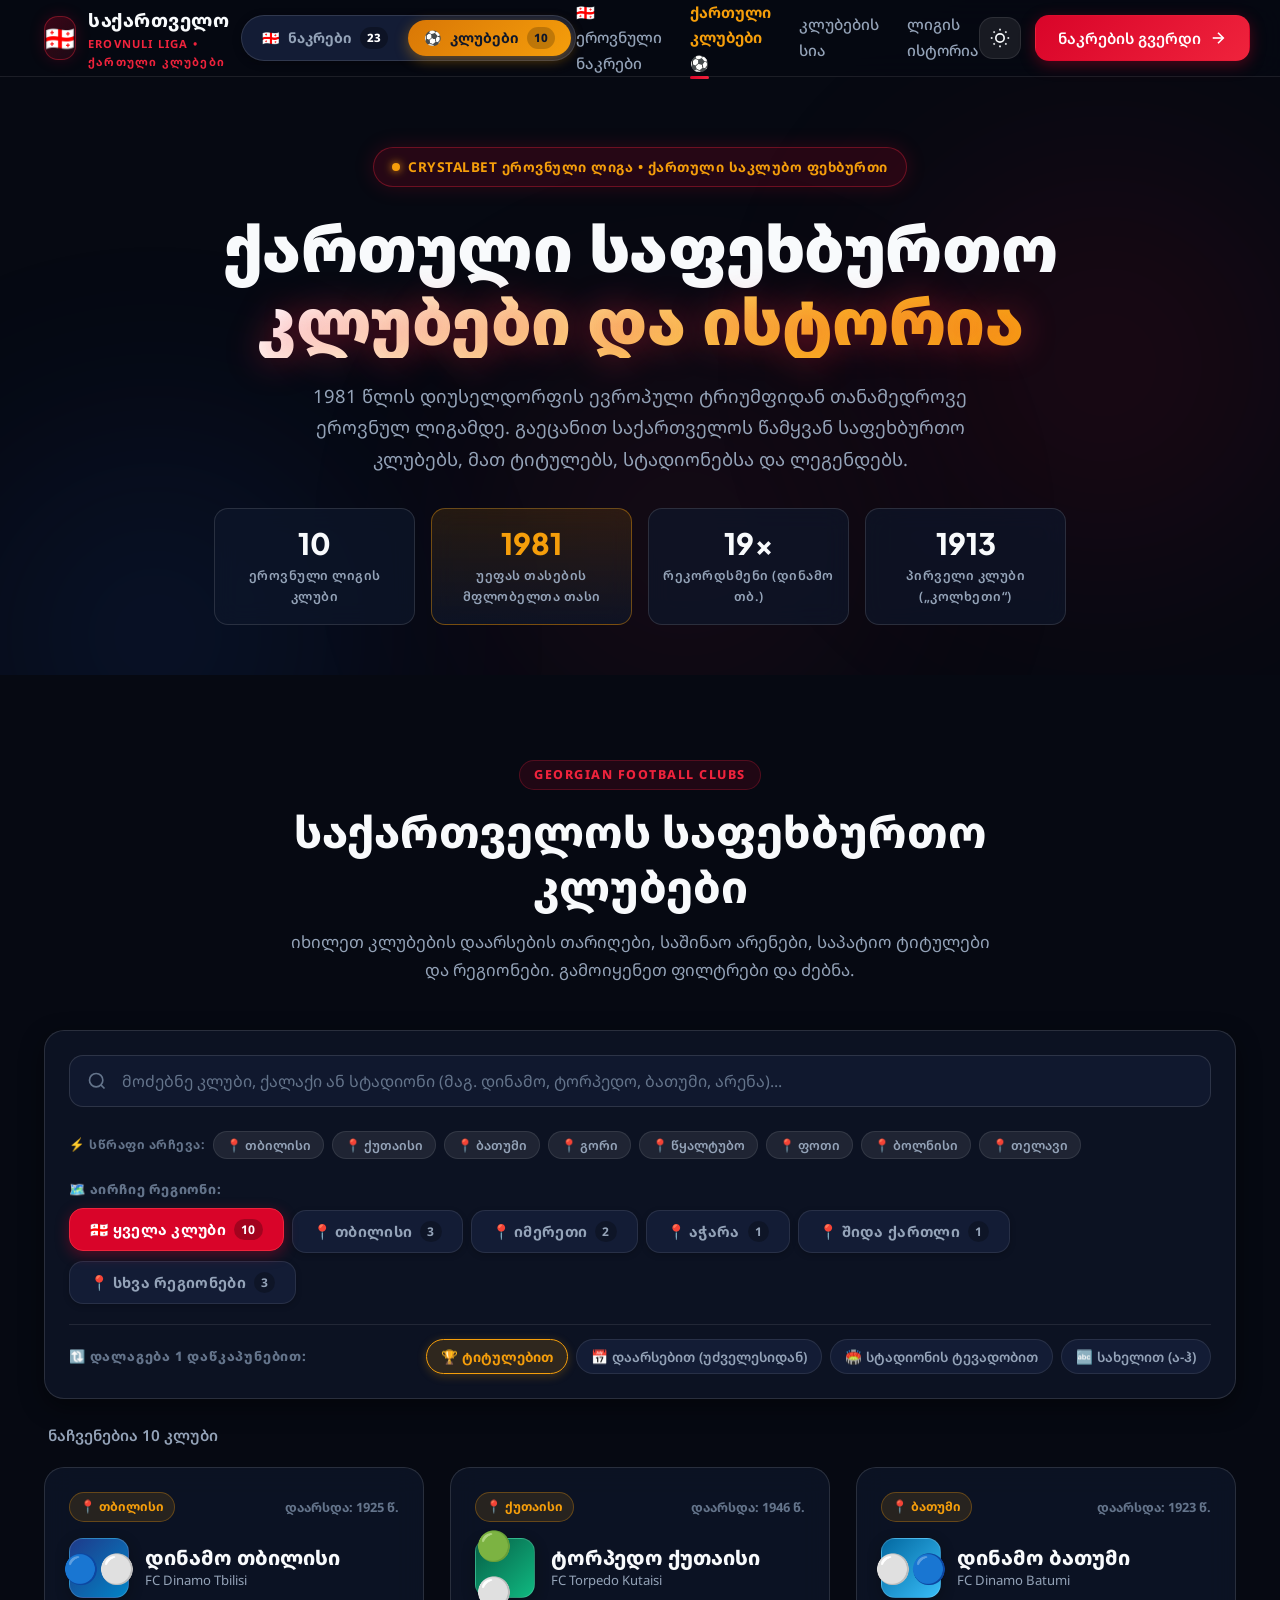
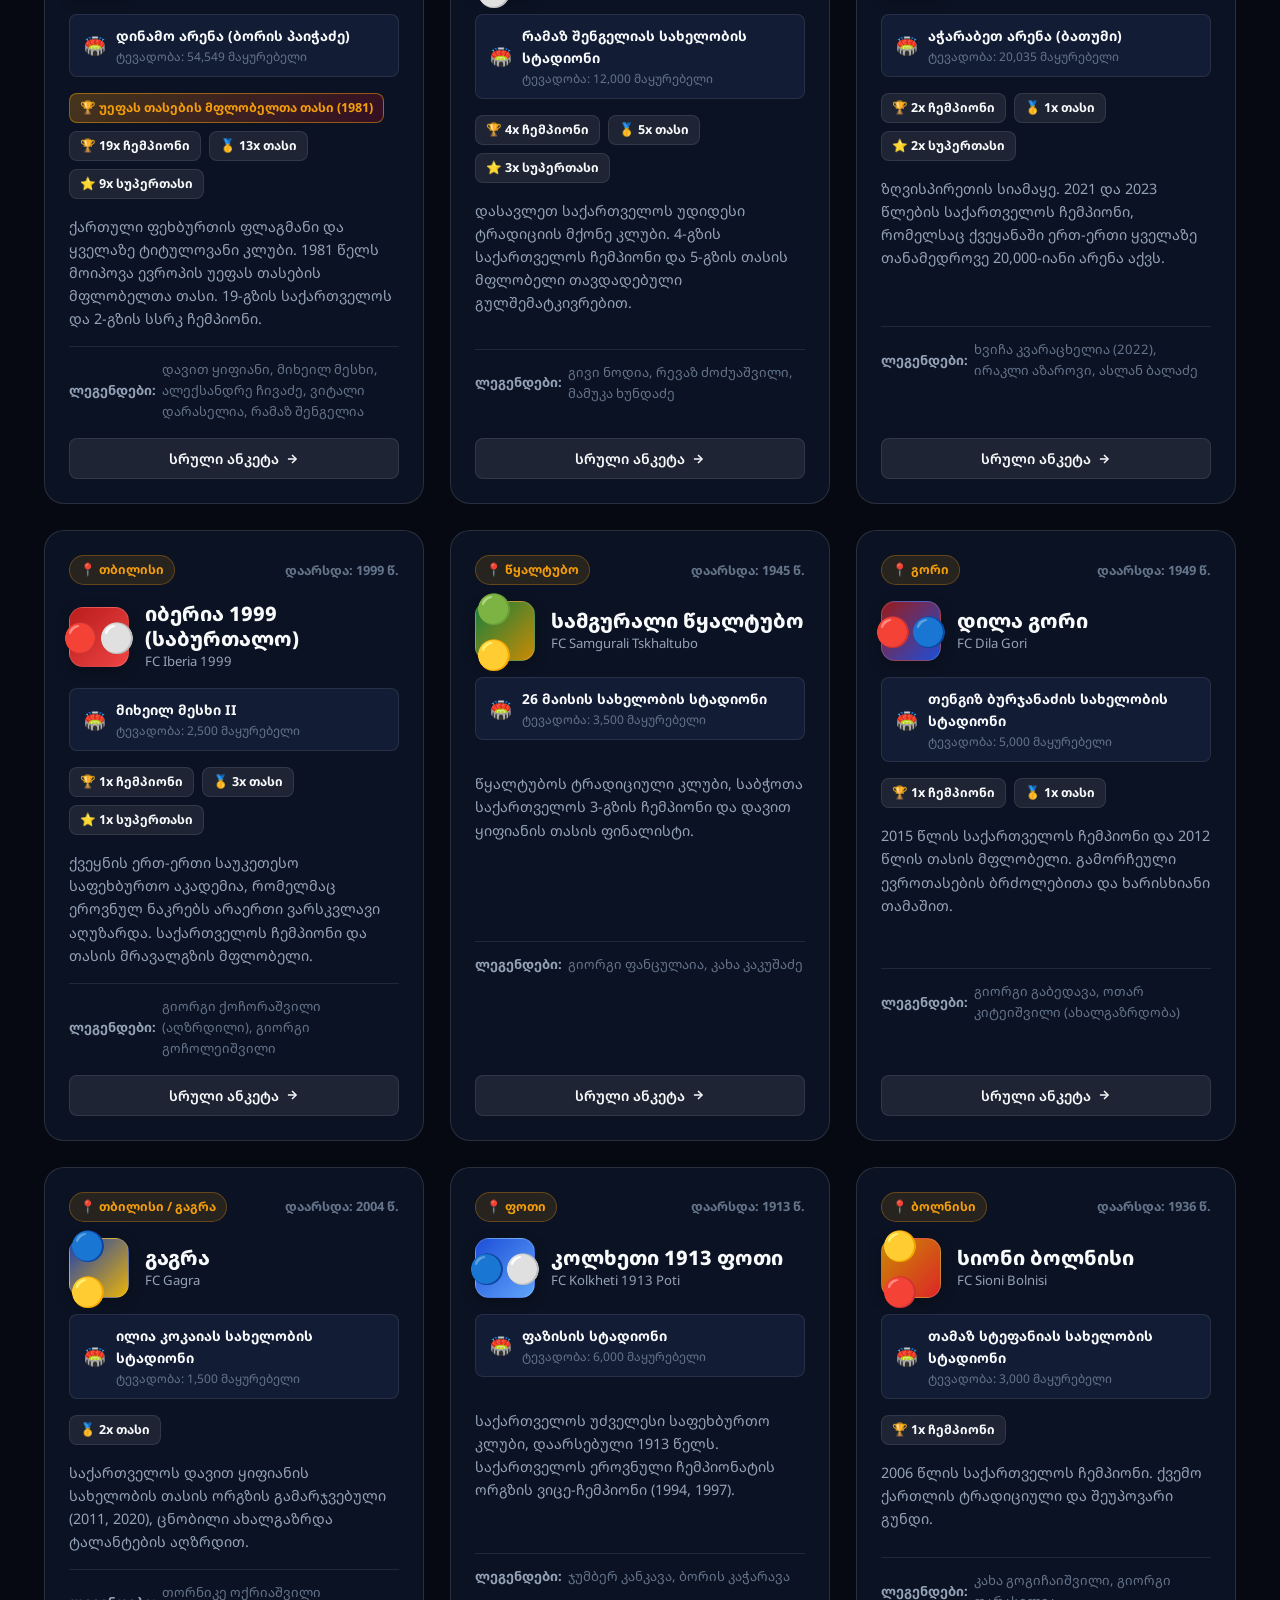
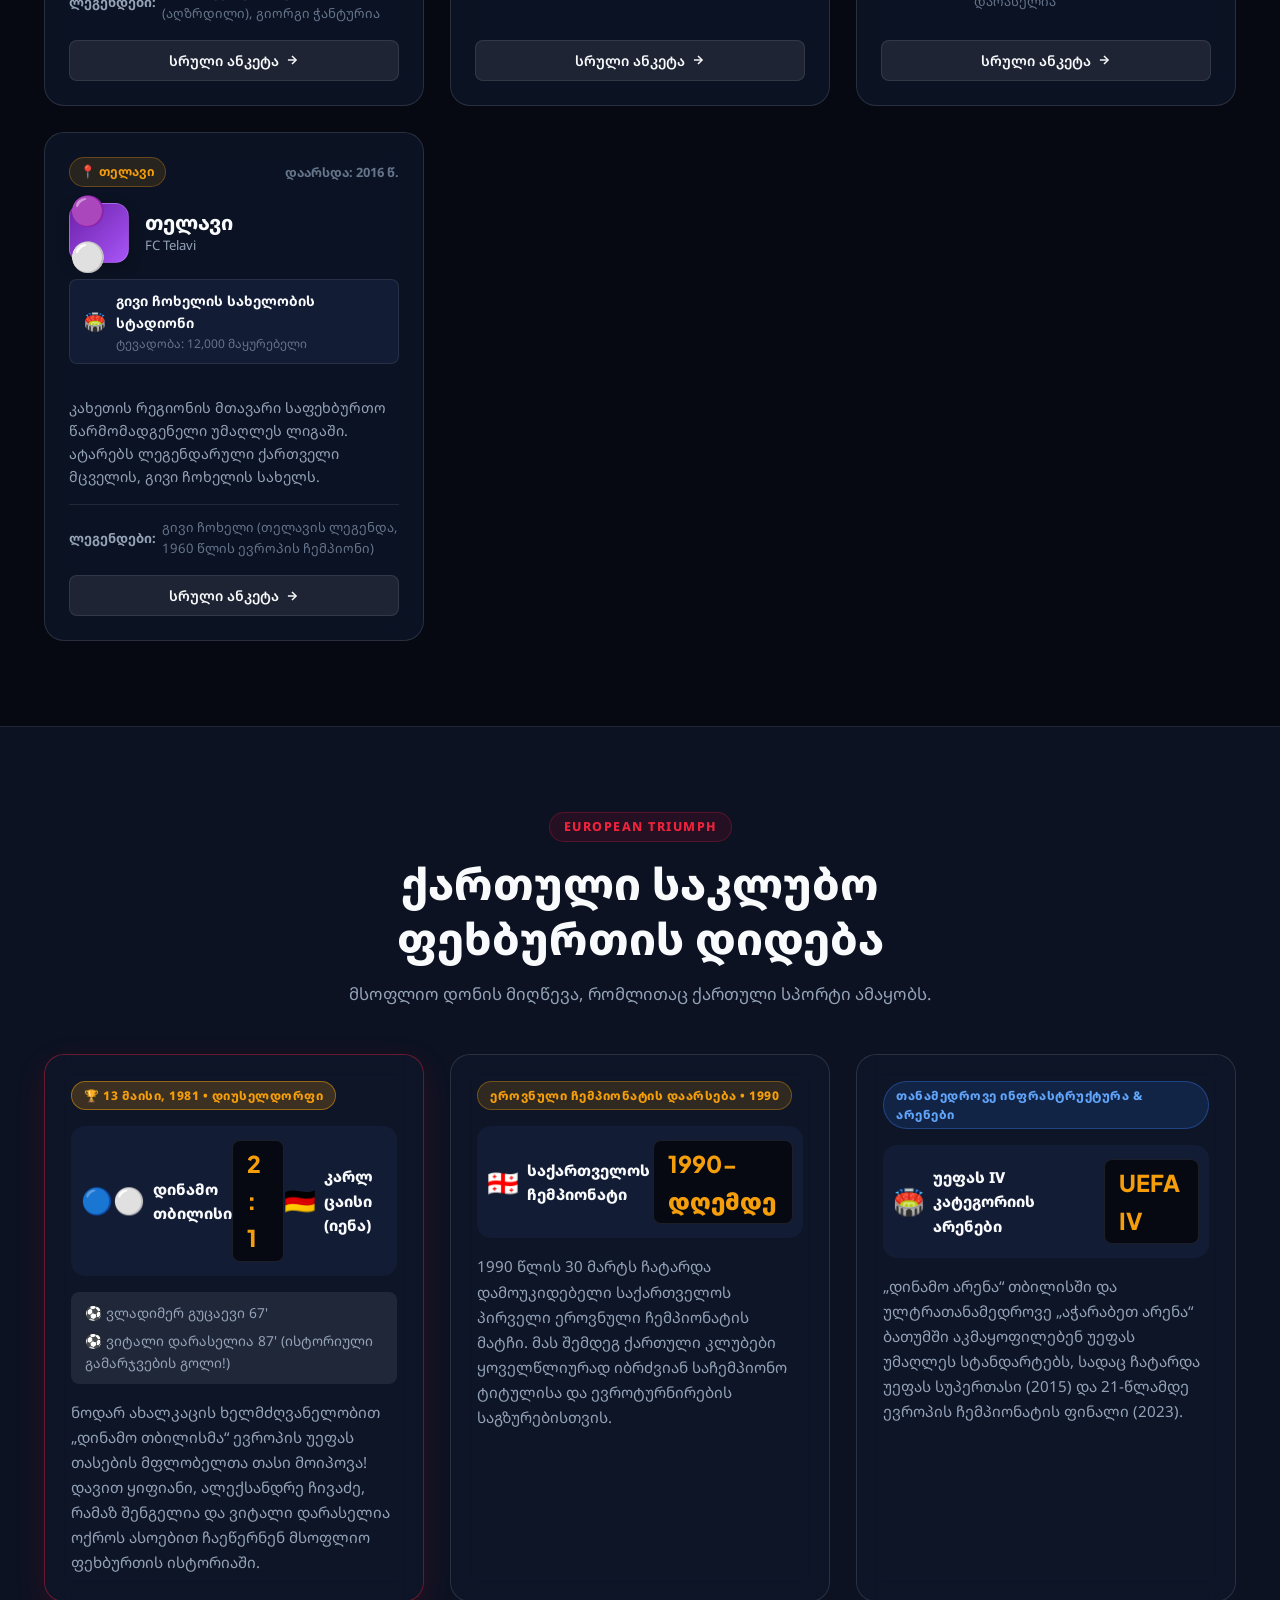
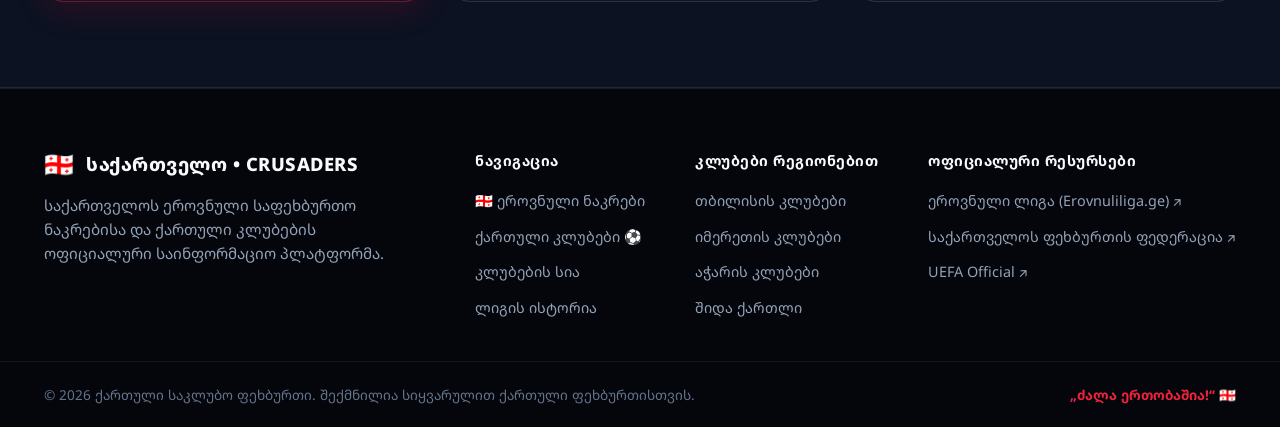
==== clubs.html @ 80cc9d55 "Add files via upload" ====
<!DOCTYPE html>
<html lang="ka" data-theme="dark">
<head>
  <meta charset="UTF-8">
  <meta name="viewport" content="width=device-width, initial-scale=1.0">
  <title>ქართული საფეხბურთო კლუბები — ეროვნული ლიგა და ისტორია</title>
  <meta name="description" content="საქართველოს საფეხბურთო კლუბები, Crystalbet ეროვნული ლიგა: დინამო თბილისი, ტორპედო ქუთაისი, დინამო ბათუმი, იბერია 1999, დილა გორი. ისტორია, ტიტულები და სტადიონები.">
  <meta name="keywords" content="ქართული კლუბები, ეროვნული ლიგა, დინამო თბილისი, ტორპედო ქუთაისი, დინამო ბათუმი, დილა გორი, იბერია 1999, ქართული ფეხბურთი">
  <link rel="icon" href="data:image/svg+xml,<svg xmlns='http://www.w3.org/2000/svg' viewBox='0 0 100 100'><text y='.9em' font-size='90'>⚽</text></svg>">

  <!-- Google Fonts -->
  <link rel="preconnect" href="https://fonts.googleapis.com">
  <link rel="preconnect" href="https://fonts.gstatic.com" crossorigin>
  <link href="https://fonts.googleapis.com/css2?family=Noto+Sans+Georgian:wght@300;400;500;600;700;800;900&family=Plus+Jakarta+Sans:wght@400;500;600;700;800&display=swap" rel="stylesheet">

  <link rel="stylesheet" href="style.css">
</head>
<body>
  <!-- Ambient Atmospheric Glows -->
  <div class="ambient-glow glow-red" aria-hidden="true"></div>
  <div class="ambient-glow glow-blue" aria-hidden="true"></div>
  <div class="ambient-glow glow-center" aria-hidden="true"></div>

  <!-- Header / Navigation -->
  <header class="site-header" id="main-header">
    <nav class="navbar container" aria-label="მთავარი ნავიგაცია">
      <a href="index.html" class="brand-logo" id="brand-logo" aria-label="საქართველოს ნაკრები მთავარი">
        <div class="crest-box">
          <span class="flag-icon">🇬🇪</span>
        </div>
        <div class="brand-titles">
          <span class="brand-geo">საქართველო</span>
          <span class="brand-sub">EROVNULI LIGA • ქართული კლუბები</span>
        </div>
      </a>

      <!-- Super-Convenient Top Page Switcher -->
      <div class="top-view-switcher" role="navigation" aria-label="გვერდის გადართვა">
        <a href="index.html" class="switcher-pill" id="switch-national">
          <span>🇬🇪</span>
          <span>ნაკრები</span>
          <span class="switcher-badge">23</span>
        </a>
        <a href="clubs.html" class="switcher-pill active clubs-active" id="switch-clubs">
          <span>⚽</span>
          <span>კლუბები</span>
          <span class="switcher-badge">10</span>
        </a>
      </div>

      <!-- Desktop Links -->
      <ul class="nav-links" id="nav-links">
        <li><a href="index.html" class="nav-link" id="nav-link-national">🇬🇪 ეროვნული ნაკრები</a></li>
        <li><a href="clubs.html" class="nav-link active clubs-highlight-link" id="nav-link-clubs">ქართული კლუბები ⚽</a></li>
        <li><a href="#clubs-list" class="nav-link" id="nav-link-all-clubs">კლუბების სია</a></li>
        <li><a href="#league-history" class="nav-link" id="nav-link-league-history">ლიგის ისტორია</a></li>
      </ul>

      <!-- Action Buttons -->
      <div class="nav-actions">
        <!-- Theme Toggle -->
        <button class="theme-toggle" id="theme-toggle" aria-label="ფერების თემის შეცვლა" title="დღის / ღამის რეჟიმი">
          <svg class="theme-icon sun-icon" viewBox="0 0 24 24" fill="none" stroke="currentColor" stroke-width="2">
            <circle cx="12" cy="12" r="5"></circle>
            <line x1="12" y1="1" x2="12" y2="3"></line>
            <line x1="12" y1="21" x2="12" y2="23"></line>
            <line x1="4.22" y1="4.22" x2="5.64" y2="5.64"></line>
            <line x1="18.36" y1="18.36" x2="19.78" y2="19.78"></line>
            <line x1="1" y1="12" x2="3" y2="12"></line>
            <line x1="21" y1="12" x2="23" y2="12"></line>
            <line x1="4.22" y1="19.78" x2="5.64" y2="18.36"></line>
            <line x1="18.36" y1="5.64" x2="19.78" y2="4.22"></line>
          </svg>
          <svg class="theme-icon moon-icon" viewBox="0 0 24 24" fill="none" stroke="currentColor" stroke-width="2">
            <path d="M21 12.79A9 9 0 1 1 11.21 3 7 7 0 0 0 21 12.79z"></path>
          </svg>
        </button>

        <!-- Back to National Team -->
        <a href="index.html" class="btn btn-primary nav-cta" id="nav-back-national">
          <span>ნაკრების გვერდი</span>
          <svg class="btn-arrow" viewBox="0 0 24 24" fill="none" stroke="currentColor" stroke-width="2.2">
            <line x1="5" y1="12" x2="19" y2="12"></line>
            <polyline points="12 5 19 12 12 19"></polyline>
          </svg>
        </a>

        <!-- Mobile Drawer Toggle -->
        <button class="mobile-toggle" id="mobile-toggle" aria-label="მენიუს გახსნა" aria-expanded="false">
          <span class="bar bar-1"></span>
          <span class="bar bar-2"></span>
          <span class="bar bar-3"></span>
        </button>
      </div>
    </nav>

    <!-- Mobile Drawer Menu -->
    <div class="mobile-drawer" id="mobile-drawer" aria-hidden="true">
      <ul class="mobile-links">
        <li><a href="index.html" class="mobile-link">🇬🇪 ეროვნული ნაკრები</a></li>
        <li><a href="clubs.html" class="mobile-link active" style="color: var(--geo-gold); font-weight: 700;">ქართული კლუბები ⚽</a></li>
        <li><a href="#clubs-list" class="mobile-link">კლუბების სია</a></li>
        <li><a href="#league-history" class="mobile-link">ლიგის ისტორია</a></li>
      </ul>
      <div class="mobile-drawer-footer">
        <a href="index.html" class="btn btn-primary w-full">ნაკრების შემადგენლობაზე დაბრუნება</a>
      </div>
    </div>
  </header>

  <main>
    <!-- HERO SECTION -->
    <section class="section hero-section" id="hero-clubs" style="min-height: 60vh; padding: 70px 0 50px;">
      <div class="container hero-container">
        <div class="hero-badge reveal-fade-up">
          <span class="badge-dot" style="background: var(--geo-gold); box-shadow: 0 0 8px var(--geo-gold);"></span>
          <span class="badge-text" style="color: var(--geo-gold);">CRYSTALBET ეროვნული ლიგა • ქართული საკლუბო ფეხბურთი</span>
        </div>

        <h1 class="hero-title reveal-fade-up" style="animation-delay: 0.1s;">
          ქართული საფეხბურთო 
          <span class="title-highlight" style="background: linear-gradient(135deg, #ffffff 10%, #fbbf24 70%, #f59e0b 100%); -webkit-background-clip: text; -webkit-text-fill-color: transparent;">კლუბები და ისტორია</span>
        </h1>

        <p class="hero-description reveal-fade-up" style="animation-delay: 0.2s;">
          1981 წლის დიუსელდორფის ევროპული ტრიუმფიდან თანამედროვე ეროვნულ ლიგამდე. გაეცანით საქართველოს წამყვან საფეხბურთო კლუბებს, მათ ტიტულებს, სტადიონებსა და ლეგენდებს.
        </p>

        <!-- Quick League Stat Bar -->
        <div class="hero-stats-grid reveal-fade-up" style="animation-delay: 0.3s;">
          <div class="stat-card">
            <div class="stat-number">10</div>
            <div class="stat-label">ეროვნული ლიგის კლუბი</div>
          </div>
          <div class="stat-card highlight-stat">
            <div class="stat-number">1981</div>
            <div class="stat-label">უეფას თასების მფლობელთა თასი</div>
          </div>
          <div class="stat-card">
            <div class="stat-number">19x</div>
            <div class="stat-label">რეკორდსმენი (დინამო თბ.)</div>
          </div>
          <div class="stat-card">
            <div class="stat-number">1913</div>
            <div class="stat-label">პირველი კლუბი („კოლხეთი“)</div>
          </div>
        </div>
      </div>
    </section>

    <!-- CLUBS HUB SECTION -->
    <section class="section squad-section" id="clubs-list">
      <div class="container">
        <div class="section-header text-center">
          <div class="sub-badge">GEORGIAN FOOTBALL CLUBS</div>
          <h2 class="section-title">საქართველოს საფეხბურთო კლუბები</h2>
          <p class="section-subtitle">
            იხილეთ კლუბების დაარსების თარიღები, საშინაო არენები, საპატიო ტიტულები და რეგიონები. გამოიყენეთ ფილტრები და ძებნა.
          </p>
        </div>

        <!-- Controls Bar -->
        <div class="squad-controls-bar">
          <!-- Search Box -->
          <div class="search-box">
            <svg class="search-icon" viewBox="0 0 24 24" fill="none" stroke="currentColor" stroke-width="2">
              <circle cx="11" cy="11" r="8"></circle>
              <line x1="21" y1="21" x2="16.65" y2="16.65"></line>
            </svg>
            <input type="text" id="club-search" class="search-input" placeholder="მოძებნე კლუბი, ქალაქი ან სტადიონი (მაგ. დინამო, ტორპედო, ბათუმი, არენა)..." autocomplete="off">
            <button class="clear-search-btn" id="clear-club-search" aria-label="ძებნის გასუფთავება" style="display: none;">✕</button>
          </div>

          <!-- Quick City Search Chips -->
          <div class="quick-tags-row">
            <span class="quick-tags-label">⚡ სწრაფი არჩევა:</span>
            <button class="quick-tag-chip club-quick-tag" data-query="თბილისი">📍 თბილისი</button>
            <button class="quick-tag-chip club-quick-tag" data-query="ქუთაისი">📍 ქუთაისი</button>
            <button class="quick-tag-chip club-quick-tag" data-query="ბათუმი">📍 ბათუმი</button>
            <button class="quick-tag-chip club-quick-tag" data-query="გორი">📍 გორი</button>
            <button class="quick-tag-chip club-quick-tag" data-query="წყალტუბო">📍 წყალტუბო</button>
            <button class="quick-tag-chip club-quick-tag" data-query="ფოთი">📍 ფოთი</button>
            <button class="quick-tag-chip club-quick-tag" data-query="ბოლნისი">📍 ბოლნისი</button>
            <button class="quick-tag-chip club-quick-tag" data-query="თელავი">📍 თელავი</button>
          </div>

          <!-- Region Filter Tabs -->
          <div class="filter-tabs-wrapper">
            <div class="filter-section-title">
              <span>🗺️ აირჩიე რეგიონი:</span>
            </div>
            <div class="filter-tabs" id="region-filters" role="tablist">
              <button class="filter-tab active" data-region="ALL" role="tab" aria-selected="true">
                <span>🇬🇪 ყველა კლუბი</span>
                <span class="count-pill" id="club-count-all">10</span>
              </button>
              <button class="filter-tab" data-region="თბილისი" role="tab" aria-selected="false">
                <span>📍 თბილისი</span>
                <span class="count-pill">3</span>
              </button>
              <button class="filter-tab" data-region="იმერეთი" role="tab" aria-selected="false">
                <span>📍 იმერეთი</span>
                <span class="count-pill">2</span>
              </button>
              <button class="filter-tab" data-region="აჭარა" role="tab" aria-selected="false">
                <span>📍 აჭარა</span>
                <span class="count-pill">1</span>
              </button>
              <button class="filter-tab" data-region="შიდა ქართლი" role="tab" aria-selected="false">
                <span>📍 შიდა ქართლი</span>
                <span class="count-pill">1</span>
              </button>
              <button class="filter-tab" data-region="კახეთი / სამეგრელო / ქვემო ქართლი" data-alias="REGIONS" role="tab" aria-selected="false">
                <span>📍 სხვა რეგიონები</span>
                <span class="count-pill">3</span>
              </button>
            </div>
          </div>

          <!-- 1-Tap Quick Sort Chips Bar -->
          <div class="sort-chips-bar">
            <div class="filter-section-title">
              <span>🔃 დალაგება 1 დაწკაპუნებით:</span>
            </div>
            <div class="sort-chips-group" id="club-sort-chips-group">
              <button class="sort-chip-btn active" data-sort="trophies-desc">
                <span>🏆 ტიტულებით</span>
              </button>
              <button class="sort-chip-btn" data-sort="year-asc">
                <span>📅 დაარსებით (უძველესიდან)</span>
              </button>
              <button class="sort-chip-btn" data-sort="stadium-desc">
                <span>🏟️ სტადიონის ტევადობით</span>
              </button>
              <button class="sort-chip-btn" data-sort="name-asc">
                <span>🔤 სახელით (ა-ჰ)</span>
              </button>
            </div>
          </div>
        </div>

        <!-- Filter Status Row -->
        <div class="filter-status-row">
          <span class="results-text" id="club-results-count">ნაჩვენებია 10 კლუბი</span>
          <button class="reset-filter-btn" id="club-reset-btn" style="display: none;">ყველას ნახვა</button>
        </div>

        <!-- Clubs Grid -->
        <div class="clubs-grid" id="clubs-grid">
          <!-- Dynamically populated via JS below -->
        </div>

        <!-- No Results Fallback -->
        <div class="no-results-box" id="no-club-results" style="display: none;">
          <div class="no-results-icon">🔍</div>
          <h3>კლუბი ვერ მოიძებნა</h3>
          <p>სცადეთ სხვა საძიებო სიტყვა (მაგალითად: „დინამო“, „ტორპედო“, „ბათუმი“, „გორი“).</p>
          <button class="btn btn-secondary" id="empty-club-reset-btn">ფილტრის გასუფთავება</button>
        </div>
      </div>
    </section>

    <!-- LEAGUE HISTORY & GLORY -->
    <section class="section history-section" id="league-history">
      <div class="container">
        <div class="section-header text-center">
          <div class="sub-badge">EUROPEAN TRIUMPH</div>
          <h2 class="section-title">ქართული საკლუბო ფეხბურთის დიდება</h2>
          <p class="section-subtitle">
            მსოფლიო დონის მიღწევა, რომლითაც ქართული სპორტი ამაყობს.
          </p>
        </div>

        <div class="history-grid">
          <div class="history-card feature-glow">
            <div class="history-tag euro-tag" style="background: rgba(245, 158, 11, 0.2); color: var(--geo-gold); border-color: rgba(245, 158, 11, 0.5);">
              🏆 13 მაისი, 1981 • დიუსელდორფი
            </div>
            <div class="match-score-box">
              <div class="team team-geo">
                <span class="flag-lg">🔵⚪</span>
                <span class="team-name">დინამო თბილისი</span>
              </div>
              <div class="score-pill">2 : 1</div>
              <div class="team team-opp">
                <span class="flag-lg">🇩🇪</span>
                <span class="team-name">კარლ ცაისი (იენა)</span>
              </div>
            </div>
            <div class="scorers-list">
              <div class="scorer">⚽ ვლადიმერ გუცაევი 67'</div>
              <div class="scorer">⚽ ვიტალი დარასელია 87' (ისტორიული გამარჯვების გოლი!)</div>
            </div>
            <p class="history-desc">
              ნოდარ ახალკაცის ხელმძღვანელობით „დინამო თბილისმა“ ევროპის უეფას თასების მფლობელთა თასი მოიპოვა! დავით ყიფიანი, ალექსანდრე ჩივაძე, რამაზ შენგელია და ვიტალი დარასელია ოქროს ასოებით ჩაეწერნენ მსოფლიო ფეხბურთის ისტორიაში.
            </p>
          </div>

          <div class="history-card">
            <div class="history-tag play-tag">ეროვნული ჩემპიონატის დაარსება • 1990</div>
            <div class="match-score-box">
              <div class="team team-geo">
                <span class="flag-lg">🇬🇪</span>
                <span class="team-name">საქართველოს ჩემპიონატი</span>
              </div>
              <div class="score-pill">1990-დღემდე</div>
            </div>
            <p class="history-desc">
              1990 წლის 30 მარტს ჩატარდა დამოუკიდებელი საქართველოს პირველი ეროვნული ჩემპიონატის მატჩი. მას შემდეგ ქართული კლუბები ყოველწლიურად იბრძვიან საჩემპიონო ტიტულისა და ევროტურნირების საგზურებისთვის.
            </p>
          </div>

          <div class="history-card">
            <div class="history-tag nl-tag">თანამედროვე ინფრასტრუქტურა & არენები</div>
            <div class="match-score-box">
              <div class="team team-geo">
                <span class="flag-lg">🏟️</span>
                <span class="team-name">უეფას IV კატეგორიის არენები</span>
              </div>
              <div class="score-pill">UEFA IV</div>
            </div>
            <p class="history-desc">
              „დინამო არენა“ თბილისში და ულტრათანამედროვე „აჭარაბეთ არენა“ ბათუმში აკმაყოფილებენ უეფას უმაღლეს სტანდარტებს, სადაც ჩატარდა უეფას სუპერთასი (2015) და 21-წლამდე ევროპის ჩემპიონატის ფინალი (2023).
            </p>
          </div>
        </div>
      </div>
    </section>
  </main>

  <!-- CLUB DETAILS MODAL -->
  <div class="modal-backdrop" id="club-modal-backdrop" aria-hidden="true">
    <div class="player-modal" id="club-modal" role="dialog" aria-modal="true" aria-labelledby="modal-club-name">
      <button class="modal-close-btn" id="club-modal-close-btn" aria-label="მოდალის დახურვა">✕</button>
      <div class="modal-body" id="club-modal-content">
        <!-- Rendered dynamically -->
      </div>
    </div>
  </div>

  <!-- FOOTER -->
  <footer class="site-footer">
    <div class="container footer-container">
      <div class="footer-brand">
        <div class="brand-logo footer-logo">
          <span class="flag-icon">🇬🇪</span>
          <span class="brand-geo">საქართველო • CRUSADERS</span>
        </div>
        <p class="footer-tagline">
          საქართველოს ეროვნული საფეხბურთო ნაკრებისა და ქართული კლუბების ოფიციალური საინფორმაციო პლატფორმა.
        </p>
      </div>

      <div class="footer-links-group">
        <div class="footer-col">
          <div class="col-title">ნავიგაცია</div>
          <ul class="col-links">
            <li><a href="index.html">🇬🇪 ეროვნული ნაკრები</a></li>
            <li><a href="clubs.html">ქართული კლუბები ⚽</a></li>
            <li><a href="#clubs-list">კლუბების სია</a></li>
            <li><a href="#league-history">ლიგის ისტორია</a></li>
          </ul>
        </div>

        <div class="footer-col">
          <div class="col-title">კლუბები რეგიონებით</div>
          <ul class="col-links">
            <li><a href="#clubs-list" onclick="window.filterClubsByRegion('თბილისი')">თბილისის კლუბები</a></li>
            <li><a href="#clubs-list" onclick="window.filterClubsByRegion('იმერეთი')">იმერეთის კლუბები</a></li>
            <li><a href="#clubs-list" onclick="window.filterClubsByRegion('აჭარა')">აჭარის კლუბები</a></li>
            <li><a href="#clubs-list" onclick="window.filterClubsByRegion('შიდა ქართლი')">შიდა ქართლი</a></li>
          </ul>
        </div>

        <div class="footer-col">
          <div class="col-title">ოფიციალური რესურსები</div>
          <ul class="col-links">
            <li><a href="https://erovnuliliga.ge" target="_blank" rel="noopener noreferrer">ეროვნული ლიგა (Erovnuliliga.ge) ↗</a></li>
            <li><a href="https://gff.ge" target="_blank" rel="noopener noreferrer">საქართველოს ფეხბურთის ფედერაცია ↗</a></li>
            <li><a href="https://uefa.com" target="_blank" rel="noopener noreferrer">UEFA Official ↗</a></li>
          </ul>
        </div>
      </div>
    </div>

    <div class="footer-bottom">
      <div class="container footer-bottom-container">
        <div>© 2026 ქართული საკლუბო ფეხბურთი. შექმნილია სიყვარულით ქართული ფეხბურთისთვის.</div>
        <div class="footer-quote">„ძალა ერთობაშია!“ 🇬🇪</div>
      </div>
    </div>
  </footer>

  <!-- SCRIPT FOR CLUBS PAGE -->
  <script>
    // -------------------------------------------------------------------------
    // Georgian Football Clubs Data (10 Major Clubs)
    // -------------------------------------------------------------------------
    const CLUBS_DATA = [
      {
        id: "dinamo-tbilisi",
        nameKa: "დინამო თბილისი",
        nameEn: "FC Dinamo Tbilisi",
        city: "თბილისი",
        region: "თბილისი",
        year: 1925,
        stadium: "დინამო არენა (ბორის პაიჭაძე)",
        capacity: 54549,
        crestIcon: "🔵⚪",
        crestBg: "linear-gradient(135deg, #1e3a8a, #0284c7)",
        titlesLeague: 19,
        titlesCup: 13,
        titlesSupercup: 9,
        euroTitle: "უეფას თასების მფლობელთა თასი (1981)",
        legends: "დავით ყიფიანი, მიხეილ მესხი, ალექსანდრე ჩივაძე, ვიტალი დარასელია, რამაზ შენგელია",
        desc: "ქართული ფეხბურთის ფლაგმანი და ყველაზე ტიტულოვანი კლუბი. 1981 წელს მოიპოვა ევროპის უეფას თასების მფლობელთა თასი. 19-გზის საქართველოს და 2-გზის სსრკ ჩემპიონი.",
        totalTrophies: 42
      },
      {
        id: "torpedo-kutaisi",
        nameKa: "ტორპედო ქუთაისი",
        nameEn: "FC Torpedo Kutaisi",
        city: "ქუთაისი",
        region: "იმერეთი",
        year: 1946,
        stadium: "რამაზ შენგელიას სახელობის სტადიონი",
        capacity: 12000,
        crestIcon: "🟢⚪",
        crestBg: "linear-gradient(135deg, #065f46, #10b981)",
        titlesLeague: 4,
        titlesCup: 5,
        titlesSupercup: 3,
        euroTitle: "",
        legends: "გივი ნოდია, რევაზ ძოძუაშვილი, მამუკა ხუნდაძე",
        desc: "დასავლეთ საქართველოს უდიდესი ტრადიციის მქონე კლუბი. 4-გზის საქართველოს ჩემპიონი და 5-გზის თასის მფლობელი თავდადებული გულშემატკივრებით.",
        totalTrophies: 12
      },
      {
        id: "dinamo-batumi",
        nameKa: "დინამო ბათუმი",
        nameEn: "FC Dinamo Batumi",
        city: "ბათუმი",
        region: "აჭარა",
        year: 1923,
        stadium: "აჭარაბეთ არენა (ბათუმი)",
        capacity: 20035,
        crestIcon: "⚪🔵",
        crestBg: "linear-gradient(135deg, #0369a1, #38bdf8)",
        titlesLeague: 2,
        titlesCup: 1,
        titlesSupercup: 2,
        euroTitle: "",
        legends: "ხვიჩა კვარაცხელია (2022), ირაკლი აზაროვი, ასლან ბალაძე",
        desc: "ზღვისპირეთის სიამაყე. 2021 და 2023 წლების საქართველოს ჩემპიონი, რომელსაც ქვეყანაში ერთ-ერთი ყველაზე თანამედროვე 20,000-იანი არენა აქვს.",
        totalTrophies: 5
      },
      {
        id: "iberia-1999",
        nameKa: "იბერია 1999 (საბურთალო)",
        nameEn: "FC Iberia 1999",
        city: "თბილისი",
        region: "თბილისი",
        year: 1999,
        stadium: "მიხეილ მესხი II",
        capacity: 2500,
        crestIcon: "🔴⚪",
        crestBg: "linear-gradient(135deg, #b91c1c, #ef4444)",
        titlesLeague: 1,
        titlesCup: 3,
        titlesSupercup: 1,
        euroTitle: "",
        legends: "გიორგი ქოჩორაშვილი (აღზრდილი), გიორგი გოჩოლეიშვილი",
        desc: "ქვეყნის ერთ-ერთი საუკეთესო საფეხბურთო აკადემია, რომელმაც ეროვნულ ნაკრებს არაერთი ვარსკვლავი აღუზარდა. საქართველოს ჩემპიონი და თასის მრავალგზის მფლობელი.",
        totalTrophies: 5
      },
      {
        id: "dila-gori",
        nameKa: "დილა გორი",
        nameEn: "FC Dila Gori",
        city: "გორი",
        region: "შიდა ქართლი",
        year: 1949,
        stadium: "თენგიზ ბურჯანაძის სახელობის სტადიონი",
        capacity: 5000,
        crestIcon: "🔴🔵",
        crestBg: "linear-gradient(135deg, #991b1b, #1d4ed8)",
        titlesLeague: 1,
        titlesCup: 1,
        titlesSupercup: 0,
        euroTitle: "",
        legends: "გიორგი გაბედავა, ოთარ კიტეიშვილი (ახალგაზრდობა)",
        desc: "2015 წლის საქართველოს ჩემპიონი და 2012 წლის თასის მფლობელი. გამორჩეული ევროთასების ბრძოლებითა და ხარისხიანი თამაშით.",
        totalTrophies: 2
      },
      {
        id: "samgurali",
        nameKa: "სამგურალი წყალტუბო",
        nameEn: "FC Samgurali Tskhaltubo",
        city: "წყალტუბო",
        region: "იმერეთი",
        year: 1945,
        stadium: "26 მაისის სახელობის სტადიონი",
        capacity: 3500,
        crestIcon: "🟢🟡",
        crestBg: "linear-gradient(135deg, #15803d, #ca8a04)",
        titlesLeague: 0,
        titlesCup: 0,
        titlesSupercup: 0,
        euroTitle: "",
        legends: "გიორგი ფანცულაია, კახა კაკუშაძე",
        desc: "წყალტუბოს ტრადიციული კლუბი, საბჭოთა საქართველოს 3-გზის ჩემპიონი და დავით ყიფიანის თასის ფინალისტი.",
        totalTrophies: 3
      },
      {
        id: "gagra",
        nameKa: "გაგრა",
        nameEn: "FC Gagra",
        city: "თბილისი / გაგრა",
        region: "თბილისი",
        year: 2004,
        stadium: "ილია კოკაიას სახელობის სტადიონი",
        capacity: 1500,
        crestIcon: "🔵🟡",
        crestBg: "linear-gradient(135deg, #1e40af, #eab308)",
        titlesLeague: 0,
        titlesCup: 2,
        titlesSupercup: 0,
        euroTitle: "",
        legends: "თორნიკე ოქრიაშვილი (აღზრდილი), გიორგი ჭანტურია",
        desc: "საქართველოს დავით ყიფიანის სახელობის თასის ორგზის გამარჯვებული (2011, 2020), ცნობილი ახალგაზრდა ტალანტების აღზრდით.",
        totalTrophies: 2
      },
      {
        id: "telavi",
        nameKa: "თელავი",
        nameEn: "FC Telavi",
        city: "თელავი",
        region: "კახეთი",
        year: 2016,
        stadium: "გივი ჩოხელის სახელობის სტადიონი",
        capacity: 12000,
        crestIcon: "🟣⚪",
        crestBg: "linear-gradient(135deg, #6b21a8, #a855f7)",
        titlesLeague: 0,
        titlesCup: 0,
        titlesSupercup: 0,
        euroTitle: "",
        legends: "გივი ჩოხელი (თელავის ლეგენდა, 1960 წლის ევროპის ჩემპიონი)",
        desc: "კახეთის რეგიონის მთავარი საფეხბურთო წარმომადგენელი უმაღლეს ლიგაში. ატარებს ლეგენდარული ქართველი მცველის, გივი ჩოხელის სახელს.",
        totalTrophies: 0
      },
      {
        id: "kolkheti-poti",
        nameKa: "კოლხეთი 1913 ფოთი",
        nameEn: "FC Kolkheti 1913 Poti",
        city: "ფოთი",
        region: "სამეგრელო",
        year: 1913,
        stadium: "ფაზისის სტადიონი",
        capacity: 6000,
        crestIcon: "🔵⚪",
        crestBg: "linear-gradient(135deg, #1d4ed8, #60a5fa)",
        titlesLeague: 0,
        titlesCup: 0,
        titlesSupercup: 0,
        euroTitle: "",
        legends: "ჯუმბერ კანკავა, ბორის კაჭარავა",
        desc: "საქართველოს უძველესი საფეხბურთო კლუბი, დაარსებული 1913 წელს. საქართველოს ეროვნული ჩემპიონატის ორგზის ვიცე-ჩემპიონი (1994, 1997).",
        totalTrophies: 2
      },
      {
        id: "sioni-bolnisi",
        nameKa: "სიონი ბოლნისი",
        nameEn: "FC Sioni Bolnisi",
        city: "ბოლნისი",
        region: "ქვემო ქართლი",
        year: 1936,
        stadium: "თამაზ სტეფანიას სახელობის სტადიონი",
        capacity: 3000,
        crestIcon: "🟡🔴",
        crestBg: "linear-gradient(135deg, #ca8a04, #dc2626)",
        titlesLeague: 1,
        titlesCup: 0,
        titlesSupercup: 0,
        euroTitle: "",
        legends: "კახა გოგიჩაიშვილი, გიორგი დარასელია",
        desc: "2006 წლის საქართველოს ჩემპიონი. ქვემო ქართლის ტრადიციული და შეუპოვარი გუნდი.",
        totalTrophies: 1
      }
    ];

    // -------------------------------------------------------------------------
    // State & DOM
    // -------------------------------------------------------------------------
    let currentRegion = "ALL";
    let clubSearchQuery = "";
    let currentClubSort = "trophies-desc";

    const clubsGrid = document.getElementById("clubs-grid");
    const clubSearchInput = document.getElementById("club-search");
    const clearClubSearch = document.getElementById("clear-club-search");
    const regionTabs = document.querySelectorAll("#region-filters .filter-tab");
    const clubSortSelect = document.getElementById("club-sort-select");
    const clubResultsCount = document.getElementById("club-results-count");
    const clubResetBtn = document.getElementById("club-reset-btn");
    const noClubResults = document.getElementById("no-club-results");
    const emptyClubResetBtn = document.getElementById("empty-club-reset-btn");

    // Modal
    const clubModalBackdrop = document.getElementById("club-modal-backdrop");
    const clubModalContent = document.getElementById("club-modal-content");
    const clubModalCloseBtn = document.getElementById("club-modal-close-btn");

    // Theme & Mobile
    const themeToggleBtn = document.getElementById("theme-toggle");
    const mobileToggleBtn = document.getElementById("mobile-toggle");
    const mobileDrawer = document.getElementById("mobile-drawer");

    // -------------------------------------------------------------------------
    // Filtering & Sorting
    // -------------------------------------------------------------------------
    function getFilteredClubs() {
      const q = clubSearchQuery.trim().toLowerCase();

      let list = CLUBS_DATA.filter(c => {
        // Region filter
        let matchRegion = false;
        if (currentRegion === "ALL") {
          matchRegion = true;
        } else if (currentRegion === "REGIONS") {
          matchRegion = (c.region === "კახეთი" || c.region === "სამეგრელო" || c.region === "ქვემო ქართლი");
        } else {
          matchRegion = (c.region === currentRegion);
        }

        if (!matchRegion) return false;

        // Search query
        if (!q) return true;
        return c.nameKa.toLowerCase().includes(q) ||
               c.nameEn.toLowerCase().includes(q) ||
               c.city.toLowerCase().includes(q) ||
               c.stadium.toLowerCase().includes(q);
      });

      // Sort
      list.sort((a, b) => {
        if (currentClubSort === "trophies-desc") return b.totalTrophies - a.totalTrophies;
        if (currentClubSort === "year-asc") return a.year - b.year;
        if (currentClubSort === "name-asc") return a.nameKa.localeCompare(b.nameKa, 'ka');
        if (currentClubSort === "stadium-desc") return b.capacity - a.capacity;
        return 0;
      });

      return list;
    }

    function renderClubs() {
      const clubs = getFilteredClubs();

      clubResultsCount.textContent = `ნაჩვენებია ${clubs.length} კლუბი`;
      clubResetBtn.style.display = (currentRegion !== "ALL" || clubSearchQuery.length > 0) ? "inline-block" : "none";

      if (clubs.length === 0) {
        clubsGrid.innerHTML = "";
        noClubResults.style.display = "block";
        return;
      }

      noClubResults.style.display = "none";

      clubsGrid.innerHTML = clubs.map(club => `
        <article class="club-card" data-id="${club.id}" tabindex="0" role="button" aria-label="${club.nameKa} — დეტალების ნახვა">
          <div class="club-header-row">
            <span class="club-city-tag">📍 ${club.city}</span>
            <span class="club-year-tag">დაარსდა: ${club.year} წ.</span>
          </div>

          <div class="club-identity">
            <div class="club-crest" style="background: ${club.crestBg};">
              <span>${club.crestIcon}</span>
            </div>
            <div class="club-names">
              <h3 class="club-name-ka">${club.nameKa}</h3>
              <span class="club-name-en">${club.nameEn}</span>
            </div>
          </div>

          <div class="club-stadium-box">
            <span class="stadium-icon">🏟️</span>
            <div class="stadium-info">
              <span class="stadium-name">${club.stadium}</span>
              <span class="stadium-cap">ტევადობა: ${club.capacity.toLocaleString()} მაყურებელი</span>
            </div>
          </div>

          <div class="club-trophies-row">
            ${club.euroTitle ? `<span class="trophy-badge euro-winner">🏆 ${club.euroTitle}</span>` : ''}
            ${club.titlesLeague > 0 ? `<span class="trophy-badge">🏆 ${club.titlesLeague}x ჩემპიონი</span>` : ''}
            ${club.titlesCup > 0 ? `<span class="trophy-badge">🥇 ${club.titlesCup}x თასი</span>` : ''}
            ${club.titlesSupercup > 0 ? `<span class="trophy-badge">⭐ ${club.titlesSupercup}x სუპერთასი</span>` : ''}
          </div>

          <p class="club-desc">${club.desc}</p>

          <div class="club-legends-box">
            <span class="club-legends-title">ლეგენდები:</span>
            <span>${club.legends}</span>
          </div>

          <button class="card-btn" aria-hidden="true" tabindex="-1">
            <span>სრული ანკეტა</span>
            <svg width="14" height="14" viewBox="0 0 24 24" fill="none" stroke="currentColor" stroke-width="2.5">
              <line x1="5" y1="12" x2="19" y2="12"></line>
              <polyline points="12 5 19 12 12 19"></polyline>
            </svg>
          </button>
        </article>
      `).join("");

      document.querySelectorAll(".club-card").forEach(card => {
        card.addEventListener("click", () => {
          openClubModal(card.getAttribute("data-id"));
        });
        card.addEventListener("keydown", (e) => {
          if (e.key === "Enter" || e.key === " ") {
            e.preventDefault();
            openClubModal(card.getAttribute("data-id"));
          }
        });
      });
    }

    function openClubModal(clubId) {
      const c = CLUBS_DATA.find(x => x.id === clubId);
      if (!c) return;

      clubModalContent.innerHTML = `
        <div class="modal-jersey-bg" style="font-size: 5rem;">${c.year}</div>

        <div class="modal-header-section">
          <div class="club-crest" style="background: ${c.crestBg}; width: 80px; height: 80px; font-size: 2.2rem;">
            <span>${c.crestIcon}</span>
          </div>
          <div class="modal-titles">
            <h2 class="modal-player-name" id="modal-club-name">${c.nameKa}</h2>
            <div class="modal-player-en">${c.nameEn} • დაარსდა ${c.year} წელს</div>
            <div class="modal-badges-row">
              <span class="club-city-tag">📍 ${c.city} (${c.region})</span>
              <span class="crew-pill">სტადიონი: ${c.capacity.toLocaleString()}</span>
            </div>
          </div>
        </div>

        <div class="modal-info-grid">
          <div class="info-item">
            <span class="info-lbl">საშინაო სტადიონი</span>
            <span class="info-val">${c.stadium}</span>
          </div>
          <div class="info-item">
            <span class="info-lbl">ტევადობა</span>
            <span class="info-val">${c.capacity.toLocaleString()} ადგილი</span>
          </div>
          <div class="info-item">
            <span class="info-lbl">საქართველოს ჩემპიონობა</span>
            <span class="info-val" style="color: var(--geo-gold);">${c.titlesLeague} ტიტული</span>
          </div>
          <div class="info-item">
            <span class="info-lbl">საქართველოს თასი</span>
            <span class="info-val">${c.titlesCup} ტიტული</span>
          </div>
        </div>

        <div class="modal-bio-box">
          <div class="modal-bio-title">კლუბის ისტორია & მიღწევები</div>
          <p class="modal-bio-text">${c.desc}</p>
        </div>

        <div class="modal-bio-box">
          <div class="modal-bio-title">კლუბის გამორჩეული ლეგენდები</div>
          <p class="modal-bio-text" style="color: var(--geo-gold); font-weight: 600;">${c.legends}</p>
        </div>

        ${c.euroTitle ? `
          <div class="player-highlight-badge" style="justify-content: center; font-size: 0.95rem; padding: 12px;">
            <span>🏆</span>
            <span>${c.euroTitle}</span>
          </div>
        ` : ''}
      `;

      clubModalBackdrop.classList.add("active");
      clubModalBackdrop.setAttribute("aria-hidden", "false");
      document.body.style.overflow = "hidden";
    }

    function closeClubModal() {
      clubModalBackdrop.classList.remove("active");
      clubModalBackdrop.setAttribute("aria-hidden", "true");
      document.body.style.overflow = "";
    }

    // -------------------------------------------------------------------------
    // Event Handlers
    // -------------------------------------------------------------------------
    clubSearchInput.addEventListener("input", (e) => {
      clubSearchQuery = e.target.value;
      clearClubSearch.style.display = clubSearchQuery ? "flex" : "none";
      renderClubs();
    });

    clearClubSearch.addEventListener("click", () => {
      clubSearchInput.value = "";
      clubSearchQuery = "";
      clearClubSearch.style.display = "none";
      clubSearchInput.focus();
      renderClubs();
    });

    regionTabs.forEach(tab => {
      tab.addEventListener("click", () => {
        regionTabs.forEach(t => {
          t.classList.remove("active");
          t.setAttribute("aria-selected", "false");
        });
        tab.classList.add("active");
        tab.setAttribute("aria-selected", "true");

        currentRegion = tab.getAttribute("data-alias") || tab.getAttribute("data-region");
        renderClubs();
      });
    });

    // Quick City Search Preset Chips
    const clubQuickTags = document.querySelectorAll(".club-quick-tag");
    clubQuickTags.forEach(chip => {
      chip.addEventListener("click", () => {
        const q = chip.getAttribute("data-query");
        if (clubSearchQuery === q) {
          clubSearchInput.value = "";
          clubSearchQuery = "";
          chip.classList.remove("active-tag");
          clearClubSearch.style.display = "none";
        } else {
          clubSearchInput.value = q;
          clubSearchQuery = q;
          clubQuickTags.forEach(c => c.classList.remove("active-tag"));
          chip.classList.add("active-tag");
          clearClubSearch.style.display = "flex";
        }
        renderClubs();
      });
    });

    // 1-Tap Quick Sort Chips for Clubs
    const clubSortChipBtns = document.querySelectorAll("#club-sort-chips-group .sort-chip-btn");
    clubSortChipBtns.forEach(btn => {
      btn.addEventListener("click", () => {
        clubSortChipBtns.forEach(b => b.classList.remove("active"));
        btn.classList.add("active");
        currentClubSort = btn.getAttribute("data-sort");
        if (clubSortSelect) clubSortSelect.value = currentClubSort;
        renderClubs();
      });
    });

    if (clubSortSelect) {
      clubSortSelect.addEventListener("change", (e) => {
        currentClubSort = e.target.value;
        clubSortChipBtns.forEach(b => b.classList.toggle("active", b.getAttribute("data-sort") === currentClubSort));
        renderClubs();
      });
    }

    function resetAllClubFilters() {
      currentRegion = "ALL";
      clubSearchQuery = "";
      clubSearchInput.value = "";
      clearClubSearch.style.display = "none";
      clubQuickTags.forEach(c => c.classList.remove("active-tag"));

      regionTabs.forEach(t => {
        t.classList.toggle("active", t.getAttribute("data-region") === "ALL");
        t.setAttribute("aria-selected", t.getAttribute("data-region") === "ALL" ? "true" : "false");
      });

      currentClubSort = "trophies-desc";
      clubSortChipBtns.forEach(b => b.classList.toggle("active", b.getAttribute("data-sort") === "trophies-desc"));
      if (clubSortSelect) clubSortSelect.value = "trophies-desc";

      renderClubs();
    }

    clubResetBtn.addEventListener("click", resetAllClubFilters);
    emptyClubResetBtn.addEventListener("click", resetAllClubFilters);

    window.filterClubsByRegion = function(reg) {
      const tab = Array.from(regionTabs).find(t => t.getAttribute("data-region") === reg);
      if (tab) {
        tab.click();
        document.getElementById("clubs-list").scrollIntoView({ behavior: "smooth" });
      }
    };

    clubModalCloseBtn.addEventListener("click", closeClubModal);
    clubModalBackdrop.addEventListener("click", (e) => {
      if (e.target === clubModalBackdrop) closeClubModal();
    });
    window.addEventListener("keydown", (e) => {
      if (e.key === "Escape" && clubModalBackdrop.classList.contains("active")) {
        closeClubModal();
      }
    });

    // Theme Toggle
    function initTheme() {
      const savedTheme = localStorage.getItem("geo_team_theme") || "dark";
      document.documentElement.setAttribute("data-theme", savedTheme);
    }

    themeToggleBtn.addEventListener("click", () => {
      const current = document.documentElement.getAttribute("data-theme");
      const next = current === "dark" ? "light" : "dark";
      document.documentElement.setAttribute("data-theme", next);
      localStorage.setItem("geo_team_theme", next);
    });

    // Mobile Toggle
    mobileToggleBtn.addEventListener("click", () => {
      const isOpen = mobileDrawer.classList.toggle("open");
      mobileToggleBtn.setAttribute("aria-expanded", isOpen ? "true" : "false");
      mobileDrawer.setAttribute("aria-hidden", isOpen ? "false" : "true");
    });

    document.addEventListener("DOMContentLoaded", () => {
      initTheme();
      renderClubs();
    });
  </script>
</body>
</html>
---- style.css ----
/* ==========================================================================
   საქართველოს ეროვნული საფეხბურთო ნაკრები — ოფიციალური ვებ-პლატფორმა
   Ultra-Modern Sports Design System: Glassmorphism, Red & White National Palette,
   Fluid Typography, Responsive Grid & Interactive Controls
   ========================================================================== */

/* --------------------------------------------------------------------------
   1. Theme Variables & Tokens
   -------------------------------------------------------------------------- */
:root {
  /* Fonts */
  --font-main: 'Noto Sans Georgian', 'Plus Jakarta Sans', -apple-system, BlinkMacSystemFont, 'Segoe UI', Roboto, sans-serif;
  --font-display: 'Plus Jakarta Sans', 'Noto Sans Georgian', sans-serif;

  /* Dark Theme Palette (Default) */
  --bg-base: #060912;
  --bg-surface: #0c1222;
  --bg-surface-elevated: #131c35;
  --bg-card: rgba(15, 23, 42, 0.72);
  --bg-card-hover: rgba(26, 38, 70, 0.85);
  --bg-input: rgba(18, 27, 49, 0.85);
  --bg-pill: rgba(255, 255, 255, 0.08);

  /* National Accent Colors (Georgia Red & Gold) */
  --geo-red: #d90429;
  --geo-red-light: #ef233c;
  --geo-red-glow: rgba(239, 35, 60, 0.4);
  --geo-white: #ffffff;
  --geo-gold: #f59e0b;
  --geo-gold-glow: rgba(245, 158, 11, 0.35);

  /* Position Colors */
  --pos-gk: #10b981;
  --pos-gk-bg: rgba(16, 185, 129, 0.15);
  --pos-def: #3b82f6;
  --pos-def-bg: rgba(59, 130, 246, 0.15);
  --pos-mid: #8b5cf6;
  --pos-mid-bg: rgba(139, 92, 246, 0.15);
  --pos-fwd: #ef233c;
  --pos-fwd-bg: rgba(239, 35, 60, 0.15);

  /* Text Colors */
  --text-main: #f8fafc;
  --text-secondary: #94a3b8;
  --text-muted: #64748b;
  --text-inverse: #0f172a;

  /* Borders & Shadows */
  --border-subtle: rgba(255, 255, 255, 0.09);
  --border-card: rgba(255, 255, 255, 0.12);
  --border-highlight: rgba(239, 35, 60, 0.45);
  
  --shadow-sm: 0 2px 8px rgba(0, 0, 0, 0.3);
  --shadow-md: 0 8px 24px rgba(0, 0, 0, 0.45);
  --shadow-lg: 0 16px 40px rgba(0, 0, 0, 0.6);
  --shadow-red: 0 8px 30px rgba(217, 4, 41, 0.35);

  /* Layout */
  --nav-height: 76px;
  --container-max: 1240px;
  --radius-sm: 8px;
  --radius-md: 14px;
  --radius-lg: 20px;
  --radius-full: 9999px;
  --transition: all 0.28s cubic-bezier(0.16, 1, 0.3, 1);
}

/* Light Theme Overrides */
[data-theme="light"] {
  --bg-base: #f4f6fa;
  --bg-surface: #ffffff;
  --bg-surface-elevated: #eef2f8;
  --bg-card: rgba(255, 255, 255, 0.88);
  --bg-card-hover: #ffffff;
  --bg-input: #ffffff;
  --bg-pill: rgba(0, 0, 0, 0.06);

  --text-main: #0f172a;
  --text-secondary: #475569;
  --text-muted: #94a3b8;
  --text-inverse: #ffffff;

  --border-subtle: rgba(0, 0, 0, 0.08);
  --border-card: rgba(0, 0, 0, 0.1);
  --border-highlight: rgba(217, 4, 41, 0.35);

  --shadow-sm: 0 2px 8px rgba(0, 0, 0, 0.06);
  --shadow-md: 0 8px 24px rgba(0, 0, 0, 0.08);
  --shadow-lg: 0 16px 40px rgba(0, 0, 0, 0.12);
  --shadow-red: 0 8px 25px rgba(217, 4, 41, 0.2);
}

/* --------------------------------------------------------------------------
   2. Reset & Global Base
   -------------------------------------------------------------------------- */
*, *::before, *::after {
  box-sizing: border-box;
  margin: 0;
  padding: 0;
}

html {
  scroll-behavior: smooth;
  scroll-padding-top: calc(var(--nav-height) + 20px);
}

body {
  font-family: var(--font-main);
  background-color: var(--bg-base);
  color: var(--text-main);
  line-height: 1.6;
  overflow-x: hidden;
  position: relative;
  min-height: 100vh;
  transition: background-color 0.3s ease, color 0.3s ease;
}

a {
  color: inherit;
  text-decoration: none;
}

button, input, select {
  font-family: inherit;
}

ul {
  list-style: none;
}

img {
  max-width: 100%;
  height: auto;
  display: block;
}

.container {
  width: 100%;
  max-width: var(--container-max);
  margin: 0 auto;
  padding: 0 24px;
}

/* --------------------------------------------------------------------------
   3. Ambient Background Light Effects
   -------------------------------------------------------------------------- */
.ambient-glow {
  position: fixed;
  width: 550px;
  height: 550px;
  border-radius: 50%;
  pointer-events: none;
  filter: blur(120px);
  opacity: 0.18;
  z-index: 0;
  transition: opacity 0.5s ease;
}

.glow-red {
  top: 10%;
  right: -100px;
  background: radial-gradient(circle, var(--geo-red), transparent 70%);
}

.glow-blue {
  top: 40%;
  left: -120px;
  background: radial-gradient(circle, #2563eb, transparent 70%);
}

.glow-center {
  bottom: 10%;
  right: 25%;
  background: radial-gradient(circle, var(--geo-red-light), transparent 70%);
  opacity: 0.12;
}

/* --------------------------------------------------------------------------
   4. Header & Navigation Bar
   -------------------------------------------------------------------------- */
.site-header {
  position: sticky;
  top: 0;
  left: 0;
  width: 100%;
  z-index: 100;
  background: rgba(6, 9, 18, 0.75);
  backdrop-filter: blur(16px);
  -webkit-backdrop-filter: blur(16px);
  border-bottom: 1px solid var(--border-subtle);
  transition: background-color 0.3s ease, border-color 0.3s ease;
}

[data-theme="light"] .site-header {
  background: rgba(255, 255, 255, 0.85);
}

.navbar {
  display: flex;
  align-items: center;
  justify-content: space-between;
  height: var(--nav-height);
}

.brand-logo {
  display: flex;
  align-items: center;
  gap: 12px;
}

.crest-box {
  width: 44px;
  height: 44px;
  background: linear-gradient(135deg, rgba(217, 4, 41, 0.25), rgba(239, 35, 60, 0.1));
  border: 1px solid rgba(239, 35, 60, 0.4);
  border-radius: var(--radius-md);
  display: flex;
  align-items: center;
  justify-content: center;
  box-shadow: 0 0 15px rgba(217, 4, 41, 0.2);
}

.flag-icon {
  font-size: 24px;
  line-height: 1;
}

.brand-titles {
  display: flex;
  flex-direction: column;
}

.brand-geo {
  font-size: 1.15rem;
  font-weight: 800;
  letter-spacing: 0.5px;
  color: var(--text-main);
}

.brand-sub {
  font-size: 0.7rem;
  font-weight: 700;
  letter-spacing: 1.2px;
  color: var(--geo-red-light);
  text-transform: uppercase;
}

.nav-links {
  display: flex;
  align-items: center;
  gap: 28px;
}

.nav-link {
  font-size: 0.95rem;
  font-weight: 500;
  color: var(--text-secondary);
  transition: var(--transition);
  position: relative;
  padding: 6px 0;
}

.nav-link:hover,
.nav-link.active {
  color: var(--text-main);
}

.nav-link.active::after {
  content: '';
  position: absolute;
  bottom: 0;
  left: 0;
  width: 100%;
  height: 2.5px;
  background: linear-gradient(90deg, var(--geo-red), var(--geo-red-light));
  border-radius: var(--radius-full);
}

.nav-actions {
  display: flex;
  align-items: center;
  gap: 14px;
}

/* Theme Toggle Button */
.theme-toggle {
  width: 42px;
  height: 42px;
  border-radius: var(--radius-md);
  border: 1px solid var(--border-subtle);
  background: var(--bg-pill);
  color: var(--text-main);
  display: flex;
  align-items: center;
  justify-content: center;
  cursor: pointer;
  transition: var(--transition);
}

.theme-toggle:hover {
  background: var(--border-subtle);
  border-color: var(--border-highlight);
  transform: translateY(-1px);
}

.theme-icon {
  width: 20px;
  height: 20px;
}

[data-theme="dark"] .sun-icon { display: block; }
[data-theme="dark"] .moon-icon { display: none; }
[data-theme="light"] .sun-icon { display: none; }
[data-theme="light"] .moon-icon { display: block; }

/* Buttons */
.btn {
  display: inline-flex;
  align-items: center;
  justify-content: center;
  gap: 8px;
  font-weight: 600;
  font-size: 0.95rem;
  padding: 10px 22px;
  border-radius: var(--radius-md);
  border: 1px solid transparent;
  cursor: pointer;
  transition: var(--transition);
  white-space: nowrap;
}

.btn-primary {
  background: linear-gradient(135deg, var(--geo-red), var(--geo-red-light));
  color: #ffffff;
  box-shadow: 0 4px 15px rgba(217, 4, 41, 0.35);
}

.btn-primary:hover {
  transform: translateY(-2px);
  box-shadow: 0 6px 22px rgba(217, 4, 41, 0.5);
  filter: brightness(1.06);
}

.btn-secondary {
  background: var(--bg-pill);
  color: var(--text-main);
  border-color: var(--border-subtle);
  backdrop-filter: blur(10px);
}

.btn-secondary:hover {
  background: var(--border-subtle);
  border-color: var(--border-highlight);
  transform: translateY(-2px);
}

.btn-large {
  padding: 14px 28px;
  font-size: 1.02rem;
  border-radius: var(--radius-md);
}

.btn-glow {
  position: relative;
  overflow: hidden;
}

.btn-glow::after {
  content: '';
  position: absolute;
  top: -50%;
  left: -50%;
  width: 200%;
  height: 200%;
  background: linear-gradient(45deg, transparent 40%, rgba(255, 255, 255, 0.25) 50%, transparent 60%);
  transform: rotate(35deg) translateX(-100%);
  transition: transform 0.6s ease;
}

.btn-glow:hover::after {
  transform: rotate(35deg) translateX(100%);
}

.btn-arrow {
  width: 18px;
  height: 18px;
  transition: transform 0.2s ease;
}

.btn:hover .btn-arrow {
  transform: translateX(4px);
}

.mobile-toggle {
  display: none;
  flex-direction: column;
  justify-content: space-around;
  width: 40px;
  height: 40px;
  background: var(--bg-pill);
  border: 1px solid var(--border-subtle);
  border-radius: var(--radius-sm);
  padding: 8px;
  cursor: pointer;
}

.mobile-toggle .bar {
  width: 100%;
  height: 2px;
  background: var(--text-main);
  border-radius: 2px;
  transition: var(--transition);
}

/* Mobile Drawer */
.mobile-drawer {
  display: none;
  flex-direction: column;
  position: absolute;
  top: 100%;
  left: 0;
  width: 100%;
  background: var(--bg-surface);
  border-bottom: 1px solid var(--border-subtle);
  padding: 24px;
  box-shadow: var(--shadow-lg);
  transform: translateY(-10px);
  opacity: 0;
  pointer-events: none;
  transition: var(--transition);
}

.mobile-drawer.open {
  transform: translateY(0);
  opacity: 1;
  pointer-events: auto;
}

.mobile-links {
  display: flex;
  flex-direction: column;
  gap: 16px;
  margin-bottom: 20px;
}

.mobile-link {
  font-size: 1.05rem;
  font-weight: 600;
  color: var(--text-secondary);
  padding: 8px 0;
}

.mobile-link:hover {
  color: var(--geo-red-light);
}

/* --------------------------------------------------------------------------
   5. Hero Section
   -------------------------------------------------------------------------- */
.hero-section {
  position: relative;
  min-height: 84vh;
  display: flex;
  align-items: center;
  padding: 80px 0 60px;
  overflow: hidden;
}

.hero-bg-media {
  position: absolute;
  top: 0;
  left: 0;
  width: 100%;
  height: 100%;
  z-index: -1;
  overflow: hidden;
}

.hero-bg-img {
  width: 100%;
  height: 100%;
  object-fit: cover;
  object-position: center 30%;
  transform: scale(1.02);
  filter: saturate(1.15) brightness(0.65);
  transition: transform 8s ease;
}

.hero-section:hover .hero-bg-img {
  transform: scale(1.06);
}

.hero-gradient-overlay {
  position: absolute;
  top: 0;
  left: 0;
  width: 100%;
  height: 100%;
  background: linear-gradient(
    180deg,
    rgba(6, 9, 18, 0.72) 0%,
    rgba(6, 9, 18, 0.6) 40%,
    rgba(6, 9, 18, 0.95) 85%,
    var(--bg-base) 100%
  );
}

[data-theme="light"] .hero-gradient-overlay {
  background: linear-gradient(
    180deg,
    rgba(255, 255, 255, 0.75) 0%,
    rgba(255, 255, 255, 0.85) 50%,
    rgba(244, 246, 250, 0.98) 90%,
    var(--bg-base) 100%
  );
}

.hero-container {
  position: relative;
  z-index: 2;
  max-width: 900px;
  text-align: center;
  margin: 0 auto;
}

.hero-badge {
  display: inline-flex;
  align-items: center;
  gap: 8px;
  padding: 8px 18px;
  background: rgba(217, 4, 41, 0.15);
  border: 1px solid rgba(239, 35, 60, 0.35);
  border-radius: var(--radius-full);
  margin-bottom: 24px;
  box-shadow: 0 0 20px rgba(217, 4, 41, 0.2);
}

.badge-dot {
  width: 8px;
  height: 8px;
  background-color: var(--geo-red-light);
  border-radius: 50%;
  box-shadow: 0 0 8px var(--geo-red-light);
  animation: pulse 1.8s infinite;
}

@keyframes pulse {
  0%, 100% { transform: scale(1); opacity: 1; }
  50% { transform: scale(1.4); opacity: 0.7; }
}

.badge-text {
  font-size: 0.85rem;
  font-weight: 700;
  letter-spacing: 0.5px;
  color: var(--text-main);
  text-transform: uppercase;
}

.hero-title {
  font-size: clamp(2.4rem, 5vw, 4.2rem);
  font-weight: 900;
  line-height: 1.15;
  margin-bottom: 22px;
  letter-spacing: -0.5px;
  color: var(--text-main);
}

.title-highlight {
  display: block;
  background: linear-gradient(135deg, #ffffff 10%, #ef233c 70%, #d90429 100%);
  -webkit-background-clip: text;
  -webkit-text-fill-color: transparent;
  text-shadow: 0 0 35px rgba(239, 35, 60, 0.45);
}

[data-theme="light"] .title-highlight {
  background: linear-gradient(135deg, #0f172a 10%, #d90429 70%, #ef233c 100%);
  -webkit-background-clip: text;
  -webkit-text-fill-color: transparent;
}

.hero-description {
  font-size: 1.15rem;
  color: var(--text-secondary);
  max-width: 740px;
  margin: 0 auto 34px;
  line-height: 1.7;
}

.hero-actions {
  display: flex;
  align-items: center;
  justify-content: center;
  gap: 16px;
  flex-wrap: wrap;
  margin-bottom: 50px;
}

/* Hero Live Stat Grid */
.hero-stats-grid {
  display: grid;
  grid-template-columns: repeat(4, 1fr);
  gap: 16px;
  margin-top: 10px;
}

.stat-card {
  background: var(--bg-card);
  backdrop-filter: blur(12px);
  border: 1px solid var(--border-card);
  border-radius: var(--radius-md);
  padding: 18px 12px;
  text-align: center;
  transition: var(--transition);
}

.stat-card:hover {
  transform: translateY(-4px);
  border-color: var(--border-highlight);
  box-shadow: var(--shadow-md);
}

.stat-card.highlight-stat {
  border-color: rgba(245, 158, 11, 0.4);
  background: linear-gradient(180deg, rgba(245, 158, 11, 0.12), var(--bg-card));
}

.stat-number {
  font-size: 1.85rem;
  font-weight: 800;
  font-family: var(--font-display);
  color: var(--text-main);
  line-height: 1.1;
  margin-bottom: 6px;
}

.highlight-stat .stat-number {
  color: var(--geo-gold);
}

.stat-label {
  font-size: 0.8rem;
  font-weight: 600;
  color: var(--text-secondary);
  text-transform: uppercase;
  letter-spacing: 0.5px;
}

/* --------------------------------------------------------------------------
   6. Sections Common Structure
   -------------------------------------------------------------------------- */
.section {
  padding: 85px 0;
  position: relative;
  z-index: 1;
}

.section-header {
  max-width: 700px;
  margin: 0 auto 46px;
}

.text-center {
  text-align: center;
}

.sub-badge {
  display: inline-block;
  font-size: 0.78rem;
  font-weight: 800;
  letter-spacing: 1.5px;
  color: var(--geo-red-light);
  background: rgba(217, 4, 41, 0.12);
  border: 1px solid rgba(239, 35, 60, 0.25);
  padding: 4px 14px;
  border-radius: var(--radius-full);
  margin-bottom: 14px;
  text-transform: uppercase;
}

.section-title {
  font-size: clamp(2rem, 3.5vw, 2.75rem);
  font-weight: 800;
  color: var(--text-main);
  margin-bottom: 14px;
  line-height: 1.25;
}

.section-subtitle {
  font-size: 1.05rem;
  color: var(--text-secondary);
  line-height: 1.65;
}

/* --------------------------------------------------------------------------
   7. Squad Hub Section (Search, Filters, Grid)
   -------------------------------------------------------------------------- */
.squad-section {
  background-color: var(--bg-base);
}

.squad-controls-bar {
  display: flex;
  flex-direction: column;
  gap: 20px;
  background: var(--bg-surface);
  border: 1px solid var(--border-card);
  border-radius: var(--radius-lg);
  padding: 24px;
  margin-bottom: 24px;
  box-shadow: var(--shadow-md);
}

/* Live Search Box */
.search-box {
  position: relative;
  display: flex;
  align-items: center;
  width: 100%;
}

.search-icon {
  position: absolute;
  left: 18px;
  width: 20px;
  height: 20px;
  color: var(--text-muted);
  pointer-events: none;
}

.search-input {
  width: 100%;
  height: 52px;
  background: var(--bg-input);
  border: 1px solid var(--border-card);
  border-radius: var(--radius-md);
  padding: 0 46px 0 52px;
  color: var(--text-main);
  font-size: 1rem;
  transition: var(--transition);
}

.search-input:focus {
  outline: none;
  border-color: var(--geo-red-light);
  box-shadow: 0 0 0 3px rgba(239, 35, 60, 0.2);
}

.search-input::placeholder {
  color: var(--text-muted);
}

.clear-search-btn {
  position: absolute;
  right: 16px;
  width: 26px;
  height: 26px;
  border-radius: 50%;
  border: none;
  background: var(--bg-pill);
  color: var(--text-secondary);
  display: flex;
  align-items: center;
  justify-content: center;
  cursor: pointer;
  font-size: 12px;
  transition: var(--transition);
}

.clear-search-btn:hover {
  background: var(--geo-red);
  color: #ffffff;
}

/* Position Filter Tabs */
.filter-tabs {
  display: flex;
  align-items: center;
  gap: 10px;
  flex-wrap: wrap;
}

.filter-tab {
  display: inline-flex;
  align-items: center;
  gap: 8px;
  padding: 9px 18px;
  background: var(--bg-pill);
  border: 1px solid var(--border-subtle);
  border-radius: var(--radius-full);
  color: var(--text-secondary);
  font-size: 0.9rem;
  font-weight: 600;
  cursor: pointer;
  transition: var(--transition);
}

.filter-tab:hover {
  background: var(--border-subtle);
  color: var(--text-main);
  transform: translateY(-1px);
}

.filter-tab.active {
  background: var(--geo-red);
  border-color: var(--geo-red-light);
  color: #ffffff;
  box-shadow: 0 4px 14px rgba(217, 4, 41, 0.35);
}

.count-pill {
  font-size: 0.75rem;
  font-weight: 700;
  padding: 2px 7px;
  border-radius: var(--radius-full);
  background: rgba(0, 0, 0, 0.25);
  color: inherit;
}

[data-theme="light"] .filter-tab:not(.active) .count-pill {
  background: rgba(0, 0, 0, 0.08);
}

/* Sort Selector */
.sort-wrapper {
  display: flex;
  align-items: center;
  gap: 12px;
  align-self: flex-end;
}

.sort-label {
  font-size: 0.88rem;
  font-weight: 600;
  color: var(--text-secondary);
}

.select-container {
  position: relative;
}

.sort-select {
  height: 40px;
  background: var(--bg-input);
  border: 1px solid var(--border-card);
  border-radius: var(--radius-sm);
  padding: 0 32px 0 14px;
  color: var(--text-main);
  font-size: 0.88rem;
  font-weight: 600;
  cursor: pointer;
  appearance: none;
  -webkit-appearance: none;
  background-image: url("data:image/svg+xml,%3Csvg xmlns='http://www.w3.org/2000/svg' width='14' height='14' viewBox='0 0 24 24' fill='none' stroke='%2394a3b8' stroke-width='2'%3E%3Cpolyline points='6 9 12 15 18 9'%3E%3C/polyline%3E%3C/svg%3E");
  background-repeat: no-repeat;
  background-position: right 10px center;
  transition: var(--transition);
}

.sort-select:focus {
  outline: none;
  border-color: var(--geo-red-light);
}

/* Filter Status & Counter */
.filter-status-row {
  display: flex;
  align-items: center;
  justify-content: space-between;
  margin-bottom: 20px;
  padding: 0 4px;
}

.results-text {
  font-size: 0.95rem;
  font-weight: 600;
  color: var(--text-secondary);
}

.reset-filter-btn {
  background: none;
  border: none;
  color: var(--geo-red-light);
  font-size: 0.9rem;
  font-weight: 600;
  cursor: pointer;
  text-decoration: underline;
}

/* Squad Cards Grid */
.squad-grid {
  display: grid;
  grid-template-columns: repeat(auto-fill, minmax(280px, 1fr));
  gap: 24px;
}

/* Player Card Component */
.player-card {
  position: relative;
  background: var(--bg-card);
  border: 1px solid var(--border-card);
  border-radius: var(--radius-lg);
  padding: 22px;
  display: flex;
  flex-direction: column;
  gap: 16px;
  cursor: pointer;
  backdrop-filter: blur(14px);
  transition: var(--transition);
  overflow: hidden;
}

.player-card::before {
  content: '';
  position: absolute;
  top: 0;
  left: 0;
  width: 100%;
  height: 4px;
  background: linear-gradient(90deg, transparent, var(--border-highlight), transparent);
  opacity: 0;
  transition: opacity 0.3s ease;
}

.player-card:hover {
  transform: translateY(-6px);
  border-color: var(--border-highlight);
  background: var(--bg-card-hover);
  box-shadow: 0 16px 36px rgba(0, 0, 0, 0.45);
}

.player-card:hover::before {
  opacity: 1;
}

/* Card Header (Jersey #, Position Tag, Country) */
.card-top {
  display: flex;
  align-items: center;
  justify-content: space-between;
}

.jersey-badge {
  font-family: var(--font-display);
  font-size: 1.15rem;
  font-weight: 800;
  color: var(--text-main);
  background: rgba(255, 255, 255, 0.08);
  border: 1px solid var(--border-subtle);
  padding: 4px 10px;
  border-radius: var(--radius-sm);
}

.pos-tag {
  font-size: 0.75rem;
  font-weight: 800;
  padding: 4px 10px;
  border-radius: var(--radius-full);
  text-transform: uppercase;
  letter-spacing: 0.5px;
}

.pos-tag.pos-gk {
  background: var(--pos-gk-bg);
  color: var(--pos-gk);
  border: 1px solid rgba(16, 185, 129, 0.3);
}

.pos-tag.pos-def {
  background: var(--pos-def-bg);
  color: var(--pos-def);
  border: 1px solid rgba(59, 130, 246, 0.3);
}

.pos-tag.pos-mid {
  background: var(--pos-mid-bg);
  color: var(--pos-mid);
  border: 1px solid rgba(139, 92, 246, 0.3);
}

.pos-tag.pos-fwd {
  background: var(--pos-fwd-bg);
  color: var(--pos-fwd);
  border: 1px solid rgba(239, 35, 60, 0.3);
}

/* Card Avatar & Player Identifier */
.card-identity {
  display: flex;
  align-items: center;
  gap: 16px;
}

.player-avatar {
  position: relative;
  width: 60px;
  height: 60px;
  border-radius: 50%;
  display: flex;
  align-items: center;
  justify-content: center;
  font-weight: 800;
  font-size: 1.25rem;
  color: #ffffff;
  box-shadow: 0 4px 14px rgba(0, 0, 0, 0.3);
  flex-shrink: 0;
}

.player-avatar.gk-avatar {
  background: linear-gradient(135deg, #10b981, #059669);
}

.player-avatar.def-avatar {
  background: linear-gradient(135deg, #3b82f6, #1d4ed8);
}

.player-avatar.mid-avatar {
  background: linear-gradient(135deg, #8b5cf6, #6d28d9);
}

.player-avatar.fwd-avatar {
  background: linear-gradient(135deg, #ef233c, #b91c1c);
}

.avatar-initials {
  letter-spacing: 0.5px;
}

.player-names {
  display: flex;
  flex-direction: column;
  min-width: 0;
}

.player-name-ka {
  font-size: 1.12rem;
  font-weight: 800;
  color: var(--text-main);
  white-space: nowrap;
  overflow: hidden;
  text-overflow: ellipsis;
  line-height: 1.3;
}

.player-name-en {
  font-size: 0.8rem;
  color: var(--text-secondary);
  white-space: nowrap;
  overflow: hidden;
  text-overflow: ellipsis;
}

/* Card Club Row */
.card-club-row {
  display: flex;
  align-items: center;
  gap: 8px;
  background: var(--bg-surface-elevated);
  padding: 9px 12px;
  border-radius: var(--radius-sm);
  border: 1px solid var(--border-subtle);
  font-size: 0.88rem;
  font-weight: 600;
  color: var(--text-main);
}

.club-flag {
  font-size: 1.1rem;
}

.club-name {
  white-space: nowrap;
  overflow: hidden;
  text-overflow: ellipsis;
}

/* Card Stats Grid */
.card-stats {
  display: grid;
  grid-template-columns: repeat(3, 1fr);
  gap: 8px;
  background: var(--bg-pill);
  padding: 10px 8px;
  border-radius: var(--radius-sm);
  text-align: center;
}

.c-stat-val {
  font-size: 1.05rem;
  font-weight: 800;
  font-family: var(--font-display);
  color: var(--text-main);
  line-height: 1.1;
}

.c-stat-lbl {
  font-size: 0.72rem;
  font-weight: 600;
  color: var(--text-muted);
  text-transform: uppercase;
}

/* Highlight Badge on Card */
.player-highlight-badge {
  font-size: 0.75rem;
  font-weight: 700;
  color: var(--geo-gold);
  background: rgba(245, 158, 11, 0.12);
  border: 1px solid rgba(245, 158, 11, 0.3);
  padding: 5px 10px;
  border-radius: var(--radius-sm);
  display: flex;
  align-items: center;
  gap: 6px;
}

/* Card Action Button */
.card-btn {
  margin-top: auto;
  width: 100%;
  padding: 10px 0;
  background: var(--bg-pill);
  border: 1px solid var(--border-subtle);
  border-radius: var(--radius-sm);
  color: var(--text-main);
  font-size: 0.88rem;
  font-weight: 600;
  display: flex;
  align-items: center;
  justify-content: center;
  gap: 6px;
  cursor: pointer;
  transition: var(--transition);
}

.player-card:hover .card-btn {
  background: var(--geo-red);
  border-color: var(--geo-red-light);
  color: #ffffff;
  box-shadow: 0 4px 12px rgba(217, 4, 41, 0.3);
}

/* No Results Box */
.no-results-box {
  text-align: center;
  padding: 60px 20px;
  background: var(--bg-card);
  border-radius: var(--radius-lg);
  border: 1px dashed var(--border-card);
}

.no-results-icon {
  font-size: 3rem;
  margin-bottom: 16px;
}

.no-results-box h3 {
  font-size: 1.35rem;
  margin-bottom: 8px;
  color: var(--text-main);
}

.no-results-box p {
  color: var(--text-secondary);
  margin-bottom: 20px;
}

/* --------------------------------------------------------------------------
   8. Historical Victories Section
   -------------------------------------------------------------------------- */
.history-section {
  background: var(--bg-surface);
  border-top: 1px solid var(--border-subtle);
  border-bottom: 1px solid var(--border-subtle);
}

.history-grid {
  display: grid;
  grid-template-columns: repeat(auto-fit, minmax(320px, 1fr));
  gap: 26px;
}

.history-card {
  background: var(--bg-card);
  border: 1px solid var(--border-card);
  border-radius: var(--radius-lg);
  padding: 26px;
  display: flex;
  flex-direction: column;
  gap: 16px;
  transition: var(--transition);
  position: relative;
  backdrop-filter: blur(12px);
}

.history-card:hover {
  transform: translateY(-5px);
  border-color: var(--border-highlight);
  box-shadow: var(--shadow-lg);
}

.history-card.feature-glow {
  border-color: rgba(239, 35, 60, 0.4);
  box-shadow: 0 10px 30px rgba(217, 4, 41, 0.15);
}

.history-tag {
  align-self: flex-start;
  font-size: 0.75rem;
  font-weight: 800;
  padding: 4px 12px;
  border-radius: var(--radius-full);
  letter-spacing: 0.5px;
}

.euro-tag {
  background: rgba(239, 35, 60, 0.15);
  color: var(--geo-red-light);
  border: 1px solid rgba(239, 35, 60, 0.35);
}

.play-tag {
  background: rgba(245, 158, 11, 0.15);
  color: var(--geo-gold);
  border: 1px solid rgba(245, 158, 11, 0.35);
}

.nl-tag {
  background: rgba(59, 130, 246, 0.15);
  color: #60a5fa;
  border: 1px solid rgba(59, 130, 246, 0.35);
}

.match-score-box {
  display: flex;
  align-items: center;
  justify-content: space-between;
  padding: 14px 10px;
  background: var(--bg-surface-elevated);
  border-radius: var(--radius-md);
}

.team {
  display: flex;
  align-items: center;
  gap: 8px;
}

.flag-lg {
  font-size: 1.6rem;
}

.team-name {
  font-weight: 800;
  font-size: 0.95rem;
}

.score-pill {
  font-family: var(--font-display);
  font-size: 1.45rem;
  font-weight: 900;
  padding: 4px 14px;
  background: var(--bg-base);
  border-radius: var(--radius-sm);
  color: var(--geo-gold);
  border: 1px solid var(--border-subtle);
}

.scorers-list {
  display: flex;
  flex-direction: column;
  gap: 6px;
  font-size: 0.86rem;
  color: var(--text-secondary);
  background: var(--bg-pill);
  padding: 10px 14px;
  border-radius: var(--radius-sm);
}

.history-desc {
  font-size: 0.95rem;
  color: var(--text-secondary);
  line-height: 1.65;
}

/* --------------------------------------------------------------------------
   9. Head Coach & Staff Section
   -------------------------------------------------------------------------- */
.coach-wrapper {
  display: grid;
  grid-template-columns: 1.2fr 0.8fr;
  gap: 40px;
  align-items: center;
  background: var(--bg-card);
  border: 1px solid var(--border-card);
  border-radius: var(--radius-lg);
  padding: 44px;
  backdrop-filter: blur(14px);
  box-shadow: var(--shadow-md);
}

.coach-name {
  font-size: 2.2rem;
  font-weight: 800;
  color: var(--text-main);
  margin-bottom: 6px;
}

.french-flag {
  font-size: 1.4rem;
  vertical-align: middle;
}

.coach-role {
  font-size: 0.95rem;
  font-weight: 600;
  color: var(--geo-red-light);
  margin-bottom: 18px;
}

.coach-bio {
  font-size: 1.02rem;
  color: var(--text-secondary);
  line-height: 1.7;
  margin-bottom: 24px;
}

.coach-stats-grid {
  display: grid;
  grid-template-columns: repeat(3, 1fr);
  gap: 12px;
  margin-bottom: 28px;
}

.coach-stat-item {
  background: var(--bg-surface-elevated);
  padding: 14px 10px;
  border-radius: var(--radius-sm);
  border: 1px solid var(--border-subtle);
  text-align: center;
}

.c-num {
  font-size: 1.15rem;
  font-weight: 800;
  font-family: var(--font-display);
  color: var(--text-main);
}

.c-txt {
  font-size: 0.72rem;
  color: var(--text-muted);
  text-transform: uppercase;
  font-weight: 600;
}

.staff-crew {
  border-top: 1px solid var(--border-subtle);
  padding-top: 18px;
}

.crew-title {
  font-size: 0.88rem;
  color: var(--text-muted);
  text-transform: uppercase;
  margin-bottom: 10px;
  font-weight: 700;
}

.crew-badges {
  display: flex;
  flex-wrap: wrap;
  gap: 8px;
}

.crew-pill {
  font-size: 0.82rem;
  background: var(--bg-pill);
  padding: 4px 10px;
  border-radius: var(--radius-sm);
  color: var(--text-secondary);
  border: 1px solid var(--border-subtle);
}

.coach-quote-box {
  background: linear-gradient(135deg, rgba(217, 4, 41, 0.15), rgba(12, 18, 34, 0.8));
  border: 1px solid rgba(239, 35, 60, 0.3);
  border-radius: var(--radius-lg);
  padding: 36px 30px;
  position: relative;
}

.quote-mark {
  font-size: 4rem;
  color: var(--geo-red-light);
  line-height: 1;
  opacity: 0.6;
  margin-bottom: -10px;
}

.coach-quote {
  font-size: 1.15rem;
  font-style: italic;
  color: var(--text-main);
  line-height: 1.7;
  margin-bottom: 16px;
}

.quote-author {
  font-weight: 700;
  color: var(--geo-gold);
  font-size: 0.95rem;
}

/* --------------------------------------------------------------------------
   10. Fan Zone & Interactive Quiz
   -------------------------------------------------------------------------- */
.fanzone-grid {
  display: grid;
  grid-template-columns: repeat(auto-fit, minmax(340px, 1fr));
  gap: 30px;
}

.fanzone-card {
  background: var(--bg-card);
  border: 1px solid var(--border-card);
  border-radius: var(--radius-lg);
  padding: 32px;
  backdrop-filter: blur(14px);
  box-shadow: var(--shadow-md);
  display: flex;
  flex-direction: column;
}

.fanzone-card-header {
  display: flex;
  align-items: center;
  gap: 12px;
  margin-bottom: 12px;
}

.fanzone-icon {
  font-size: 1.6rem;
}

.fanzone-card-header h3 {
  font-size: 1.35rem;
  font-weight: 800;
  color: var(--text-main);
}

.fanzone-desc {
  font-size: 0.95rem;
  color: var(--text-secondary);
  margin-bottom: 22px;
}

/* Poll Buttons */
.poll-options {
  display: flex;
  flex-direction: column;
  gap: 10px;
}

.poll-btn {
  display: flex;
  align-items: center;
  justify-content: space-between;
  padding: 14px 18px;
  background: var(--bg-surface-elevated);
  border: 1px solid var(--border-subtle);
  border-radius: var(--radius-md);
  color: var(--text-main);
  font-size: 0.95rem;
  font-weight: 600;
  cursor: pointer;
  transition: var(--transition);
}

.poll-btn:hover {
  background: var(--border-subtle);
  border-color: var(--geo-red-light);
  transform: translateX(4px);
}

.poll-btn.voted {
  background: rgba(217, 4, 41, 0.2);
  border-color: var(--geo-red-light);
  color: #ffffff;
}

.p-pct {
  font-family: var(--font-display);
  font-weight: 800;
  color: var(--geo-gold);
}

.vote-feedback {
  display: none;
  margin-top: 16px;
  padding: 10px;
  background: rgba(16, 185, 129, 0.15);
  border: 1px solid rgba(16, 185, 129, 0.35);
  border-radius: var(--radius-sm);
  color: #34d399;
  font-size: 0.9rem;
  font-weight: 600;
  text-align: center;
}

/* Quiz Component */
.quiz-step-indicator {
  font-size: 0.8rem;
  font-weight: 800;
  color: var(--geo-gold);
  text-transform: uppercase;
  margin-bottom: 10px;
}

.quiz-question {
  font-size: 1.15rem;
  font-weight: 700;
  color: var(--text-main);
  margin-bottom: 18px;
  line-height: 1.4;
}

.quiz-answers {
  display: flex;
  flex-direction: column;
  gap: 10px;
}

.quiz-opt-btn {
  padding: 12px 16px;
  background: var(--bg-surface-elevated);
  border: 1px solid var(--border-subtle);
  border-radius: var(--radius-md);
  color: var(--text-main);
  font-size: 0.92rem;
  font-weight: 600;
  text-align: left;
  cursor: pointer;
  transition: var(--transition);
}

.quiz-opt-btn:hover {
  background: var(--border-subtle);
  border-color: var(--border-highlight);
}

.quiz-opt-btn.correct {
  background: rgba(16, 185, 129, 0.25) !important;
  border-color: #10b981 !important;
  color: #34d399 !important;
}

.quiz-opt-btn.wrong {
  background: rgba(239, 35, 60, 0.25) !important;
  border-color: #ef233c !important;
  color: #fca5a5 !important;
}

.quiz-result-box {
  text-align: center;
  padding: 24px 10px;
}

.result-score-title {
  font-size: 1.3rem;
  font-weight: 800;
  color: var(--geo-gold);
  margin-bottom: 8px;
}

.quiz-result-box p {
  font-size: 0.95rem;
  color: var(--text-secondary);
  margin-bottom: 18px;
}

.btn-sm {
  padding: 8px 18px;
  font-size: 0.88rem;
}

/* --------------------------------------------------------------------------
   11. Player Details Modal
   -------------------------------------------------------------------------- */
.modal-backdrop {
  position: fixed;
  top: 0;
  left: 0;
  width: 100%;
  height: 100%;
  background: rgba(4, 6, 14, 0.82);
  backdrop-filter: blur(12px);
  -webkit-backdrop-filter: blur(12px);
  z-index: 1000;
  display: flex;
  align-items: center;
  justify-content: center;
  padding: 20px;
  opacity: 0;
  visibility: hidden;
  transition: opacity 0.3s ease, visibility 0.3s ease;
}

.modal-backdrop.active {
  opacity: 1;
  visibility: visible;
}

.player-modal {
  position: relative;
  width: 100%;
  max-width: 620px;
  max-height: 90vh;
  overflow-y: auto;
  background: var(--bg-surface);
  border: 1px solid var(--border-card);
  border-radius: var(--radius-lg);
  padding: 34px;
  box-shadow: 0 25px 60px rgba(0, 0, 0, 0.7);
  transform: translateY(20px) scale(0.96);
  transition: transform 0.3s cubic-bezier(0.16, 1, 0.3, 1);
}

.modal-backdrop.active .player-modal {
  transform: translateY(0) scale(1);
}

.modal-close-btn {
  position: absolute;
  top: 20px;
  right: 20px;
  width: 38px;
  height: 38px;
  border-radius: 50%;
  border: 1px solid var(--border-subtle);
  background: var(--bg-pill);
  color: var(--text-secondary);
  font-size: 18px;
  cursor: pointer;
  display: flex;
  align-items: center;
  justify-content: center;
  transition: var(--transition);
  z-index: 10;
}

.modal-close-btn:hover {
  background: var(--geo-red);
  color: #ffffff;
  border-color: var(--geo-red-light);
}

/* Modal Content Layout */
.modal-header-section {
  display: flex;
  align-items: center;
  gap: 20px;
  margin-bottom: 24px;
  position: relative;
}

.modal-jersey-bg {
  position: absolute;
  top: -20px;
  right: 10px;
  font-size: 7rem;
  font-weight: 900;
  font-family: var(--font-display);
  color: rgba(255, 255, 255, 0.04);
  line-height: 1;
  pointer-events: none;
}

.modal-avatar {
  width: 80px;
  height: 80px;
  border-radius: 50%;
  display: flex;
  align-items: center;
  justify-content: center;
  font-size: 1.8rem;
  font-weight: 900;
  color: #ffffff;
  box-shadow: 0 6px 20px rgba(0, 0, 0, 0.4);
}

.modal-titles {
  display: flex;
  flex-direction: column;
}

.modal-player-name {
  font-size: 1.7rem;
  font-weight: 800;
  color: var(--text-main);
  line-height: 1.2;
}

.modal-player-en {
  font-size: 0.95rem;
  color: var(--text-secondary);
  margin-bottom: 8px;
}

.modal-badges-row {
  display: flex;
  gap: 8px;
  flex-wrap: wrap;
}

/* Modal Info Grid */
.modal-info-grid {
  display: grid;
  grid-template-columns: repeat(2, 1fr);
  gap: 12px;
  background: var(--bg-surface-elevated);
  padding: 18px;
  border-radius: var(--radius-md);
  border: 1px solid var(--border-subtle);
  margin-bottom: 22px;
}

.info-item {
  display: flex;
  flex-direction: column;
}

.info-lbl {
  font-size: 0.75rem;
  font-weight: 600;
  color: var(--text-muted);
  text-transform: uppercase;
}

.info-val {
  font-size: 0.95rem;
  font-weight: 700;
  color: var(--text-main);
}

/* Modal Stats Summary */
.modal-stats-row {
  display: grid;
  grid-template-columns: repeat(3, 1fr);
  gap: 12px;
  margin-bottom: 22px;
}

.m-stat-box {
  background: var(--bg-pill);
  padding: 14px 10px;
  border-radius: var(--radius-md);
  text-align: center;
  border: 1px solid var(--border-subtle);
}

.m-stat-num {
  font-size: 1.4rem;
  font-weight: 800;
  font-family: var(--font-display);
  color: var(--geo-gold);
}

.m-stat-txt {
  font-size: 0.72rem;
  font-weight: 600;
  color: var(--text-muted);
  text-transform: uppercase;
}

/* Modal Bio */
.modal-bio-box {
  margin-bottom: 24px;
}

.modal-bio-title {
  font-size: 0.9rem;
  font-weight: 700;
  color: var(--text-muted);
  text-transform: uppercase;
  margin-bottom: 8px;
}

.modal-bio-text {
  font-size: 0.95rem;
  color: var(--text-secondary);
  line-height: 1.65;
}

/* --------------------------------------------------------------------------
   12. Footer
   -------------------------------------------------------------------------- */
.site-footer {
  background: #04060c;
  border-top: 1px solid var(--border-subtle);
  padding: 60px 0 0;
  position: relative;
  z-index: 1;
}

.footer-container {
  display: flex;
  justify-content: space-between;
  gap: 40px;
  flex-wrap: wrap;
  padding-bottom: 40px;
}

.footer-brand {
  max-width: 360px;
}

.footer-logo {
  margin-bottom: 14px;
}

.footer-tagline {
  font-size: 0.95rem;
  color: var(--text-secondary);
  line-height: 1.6;
}

.footer-links-group {
  display: flex;
  gap: 50px;
  flex-wrap: wrap;
}

.footer-col {
  display: flex;
  flex-direction: column;
}

.col-title {
  font-size: 0.9rem;
  font-weight: 700;
  color: var(--text-main);
  text-transform: uppercase;
  letter-spacing: 0.5px;
  margin-bottom: 16px;
}

.col-links {
  display: flex;
  flex-direction: column;
  gap: 10px;
}

.col-links a {
  font-size: 0.9rem;
  color: var(--text-secondary);
  transition: var(--transition);
}

.col-links a:hover {
  color: var(--geo-red-light);
  transform: translateX(2px);
}

.footer-bottom {
  border-top: 1px solid rgba(255, 255, 255, 0.06);
  padding: 22px 0;
  font-size: 0.85rem;
  color: var(--text-muted);
}

.footer-bottom-container {
  display: flex;
  justify-content: space-between;
  align-items: center;
  flex-wrap: wrap;
  gap: 12px;
}

.footer-quote {
  font-weight: 700;
  color: var(--geo-red-light);
}

/* --------------------------------------------------------------------------
   13. Responsive Media Queries
   -------------------------------------------------------------------------- */
@media (max-width: 992px) {
  .hero-stats-grid {
    grid-template-columns: repeat(2, 1fr);
  }

  .coach-wrapper {
    grid-template-columns: 1fr;
    gap: 30px;
    padding: 30px;
  }

  .nav-links, .nav-cta {
    display: none;
  }

  .mobile-toggle {
    display: flex;
  }

  .mobile-drawer {
    display: flex;
  }
}

@media (max-width: 768px) {
  .hero-section {
    padding: 50px 0 40px;
    min-height: auto;
  }

  .section {
    padding: 60px 0;
  }

  .squad-controls-bar {
    padding: 16px;
  }

  .filter-tabs {
    overflow-x: auto;
    flex-wrap: nowrap;
    padding-bottom: 6px;
    -webkit-overflow-scrolling: touch;
  }

  .filter-tab {
    flex-shrink: 0;
  }

  .sort-wrapper {
    align-self: flex-start;
    width: 100%;
    justify-content: space-between;
  }

  .squad-grid {
    grid-template-columns: 1fr;
  }

  .fanzone-grid {
    grid-template-columns: 1fr;
  }

  .footer-container {
    flex-direction: column;
    gap: 30px;
  }

}

/* --------------------------------------------------------------------------
   14. Georgian Football Clubs (clubs.html) Specific Styles
   -------------------------------------------------------------------------- */
.clubs-highlight-link {
  color: var(--geo-gold) !important;
  font-weight: 700;
}

.clubs-grid {
  display: grid;
  grid-template-columns: repeat(auto-fill, minmax(340px, 1fr));
  gap: 26px;
}

.club-card {
  position: relative;
  background: var(--bg-card);
  border: 1px solid var(--border-card);
  border-radius: var(--radius-lg);
  padding: 24px;
  display: flex;
  flex-direction: column;
  gap: 16px;
  backdrop-filter: blur(14px);
  transition: var(--transition);
  cursor: pointer;
  overflow: hidden;
}

.club-card:hover {
  transform: translateY(-6px);
  border-color: var(--geo-gold);
  background: var(--bg-card-hover);
  box-shadow: 0 16px 36px rgba(0, 0, 0, 0.45);
}

.club-header-row {
  display: flex;
  align-items: center;
  justify-content: space-between;
}

.club-city-tag {
  display: inline-flex;
  align-items: center;
  gap: 5px;
  font-size: 0.78rem;
  font-weight: 700;
  padding: 4px 10px;
  border-radius: var(--radius-full);
  background: rgba(245, 158, 11, 0.12);
  color: var(--geo-gold);
  border: 1px solid rgba(245, 158, 11, 0.3);
}

.club-year-tag {
  font-size: 0.8rem;
  font-weight: 700;
  color: var(--text-muted);
}

.club-identity {
  display: flex;
  align-items: center;
  gap: 16px;
}

.club-crest {
  width: 60px;
  height: 60px;
  border-radius: var(--radius-md);
  display: flex;
  align-items: center;
  justify-content: center;
  font-size: 1.8rem;
  box-shadow: 0 4px 14px rgba(0, 0, 0, 0.3);
  flex-shrink: 0;
  border: 1px solid rgba(255, 255, 255, 0.15);
}

.club-names {
  display: flex;
  flex-direction: column;
  min-width: 0;
}

.club-name-ka {
  font-size: 1.25rem;
  font-weight: 800;
  color: var(--text-main);
  line-height: 1.25;
}

.club-name-en {
  font-size: 0.82rem;
  color: var(--text-secondary);
}

.club-stadium-box {
  display: flex;
  align-items: center;
  gap: 10px;
  background: var(--bg-surface-elevated);
  padding: 10px 14px;
  border-radius: var(--radius-sm);
  border: 1px solid var(--border-subtle);
  font-size: 0.86rem;
}

.stadium-icon {
  font-size: 1.1rem;
}

.stadium-info {
  display: flex;
  flex-direction: column;
}

.stadium-name {
  font-weight: 700;
  color: var(--text-main);
}

.stadium-cap {
  font-size: 0.75rem;
  color: var(--text-muted);
}

.club-trophies-row {
  display: flex;
  flex-wrap: wrap;
  gap: 8px;
}

.trophy-badge {
  font-size: 0.78rem;
  font-weight: 700;
  padding: 4px 10px;
  border-radius: var(--radius-sm);
  background: var(--bg-pill);
  border: 1px solid var(--border-subtle);
  color: var(--text-main);
}

.trophy-badge.euro-winner {
  background: linear-gradient(135deg, rgba(245, 158, 11, 0.25), rgba(217, 4, 41, 0.2));
  border-color: rgba(245, 158, 11, 0.5);
  color: var(--geo-gold);
}

.club-desc {
  font-size: 0.9rem;
  color: var(--text-secondary);
  line-height: 1.6;
}

.club-legends-box {
  display: flex;
  align-items: center;
  gap: 6px;
  font-size: 0.82rem;
  color: var(--text-muted);
  border-top: 1px solid var(--border-subtle);
  padding-top: 12px;
  margin-top: auto;
}

.club-legends-title {
  font-weight: 700;
  color: var(--text-secondary);
}

/* --------------------------------------------------------------------------
   15. Super-Convenient Selectors (Top View Switcher & Quick Filters Toolbar)
   -------------------------------------------------------------------------- */
/* Top Header Segmented Page Switcher */
.top-view-switcher {
  display: flex;
  align-items: center;
  background: var(--bg-surface-elevated);
  border: 1px solid var(--border-card);
  padding: 4px;
  border-radius: var(--radius-full);
  gap: 4px;
  box-shadow: var(--shadow-sm);
}

.switcher-pill {
  display: inline-flex;
  align-items: center;
  gap: 8px;
  padding: 7px 16px;
  border-radius: var(--radius-full);
  font-size: 0.88rem;
  font-weight: 700;
  color: var(--text-secondary);
  transition: var(--transition);
  text-decoration: none;
}

.switcher-pill:hover {
  color: var(--text-main);
  background: rgba(255, 255, 255, 0.08);
}

.switcher-pill.active {
  background: linear-gradient(135deg, var(--geo-red), var(--geo-red-light));
  color: #ffffff;
  box-shadow: 0 4px 14px rgba(217, 4, 41, 0.4);
}

.switcher-pill.active.clubs-active {
  background: linear-gradient(135deg, #d97706, #f59e0b);
  box-shadow: 0 4px 14px rgba(245, 158, 11, 0.4);
  color: #0f172a;
}

.switcher-badge {
  font-size: 0.72rem;
  font-weight: 800;
  padding: 2px 7px;
  border-radius: var(--radius-full);
  background: rgba(0, 0, 0, 0.3);
  color: #ffffff;
}

.clubs-active .switcher-badge {
  background: rgba(0, 0, 0, 0.2);
  color: #0f172a;
}

/* Quick Search Preset Tag Chips */
.quick-tags-row {
  display: flex;
  align-items: center;
  gap: 8px;
  flex-wrap: wrap;
  padding-top: 4px;
}

.quick-tags-label {
  font-size: 0.78rem;
  font-weight: 700;
  color: var(--text-muted);
  text-transform: uppercase;
  letter-spacing: 0.5px;
}

.quick-tag-chip {
  background: var(--bg-pill);
  border: 1px solid var(--border-subtle);
  border-radius: var(--radius-full);
  padding: 4px 12px;
  font-size: 0.8rem;
  font-weight: 600;
  color: var(--text-secondary);
  cursor: pointer;
  transition: var(--transition);
}

.quick-tag-chip:hover {
  background: var(--border-subtle);
  border-color: var(--geo-red-light);
  color: var(--text-main);
  transform: translateY(-1px);
}

.quick-tag-chip.active-tag {
  background: rgba(217, 4, 41, 0.2);
  border-color: var(--geo-red-light);
  color: #ffffff;
}

/* Enhanced Position Filter Tabs */
.filter-tabs-wrapper {
  display: flex;
  flex-direction: column;
  gap: 10px;
}

.filter-section-title {
  font-size: 0.82rem;
  font-weight: 800;
  color: var(--text-muted);
  text-transform: uppercase;
  letter-spacing: 0.8px;
  display: flex;
  align-items: center;
  gap: 6px;
}

.filter-tabs {
  display: flex;
  align-items: center;
  gap: 8px;
  flex-wrap: wrap;
}

.filter-tab {
  padding: 10px 20px;
  font-size: 0.92rem;
  font-weight: 700;
  letter-spacing: 0.3px;
  border-radius: var(--radius-md);
  border: 1px solid var(--border-subtle);
  background: var(--bg-surface-elevated);
  box-shadow: 0 2px 6px rgba(0, 0, 0, 0.2);
}

.filter-tab:hover {
  transform: translateY(-2px);
  border-color: var(--border-highlight);
  box-shadow: var(--shadow-sm);
}

.filter-tab.active {
  transform: translateY(-2px);
}

.filter-tab.active[data-position="ALL"] {
  background: linear-gradient(135deg, var(--geo-red), var(--geo-red-light));
  border-color: var(--geo-red-light);
  box-shadow: 0 4px 16px rgba(217, 4, 41, 0.45);
}

.filter-tab.active[data-position="GK"] {
  background: linear-gradient(135deg, #059669, #10b981);
  border-color: #34d399;
  box-shadow: 0 4px 16px rgba(16, 185, 129, 0.45);
}

.filter-tab.active[data-position="DEF"] {
  background: linear-gradient(135deg, #1d4ed8, #3b82f6);
  border-color: #60a5fa;
  box-shadow: 0 4px 16px rgba(59, 130, 246, 0.45);
}

.filter-tab.active[data-position="MID"] {
  background: linear-gradient(135deg, #6d28d9, #8b5cf6);
  border-color: #a78bfa;
  box-shadow: 0 4px 16px rgba(139, 92, 246, 0.45);
}

.filter-tab.active[data-position="FWD"] {
  background: linear-gradient(135deg, #b91c1c, #ef233c);
  border-color: #f87171;
  box-shadow: 0 4px 16px rgba(239, 35, 60, 0.45);
}

/* 1-Tap Quick Sort Chips */
.sort-chips-bar {
  display: flex;
  align-items: center;
  justify-content: space-between;
  gap: 12px;
  flex-wrap: wrap;
  padding-top: 14px;
  border-top: 1px solid var(--border-subtle);
}

.sort-chips-group {
  display: flex;
  align-items: center;
  gap: 8px;
  flex-wrap: wrap;
}

.sort-chip-btn {
  display: inline-flex;
  align-items: center;
  gap: 6px;
  padding: 7px 14px;
  background: var(--bg-surface-elevated);
  border: 1px solid var(--border-subtle);
  border-radius: var(--radius-full);
  color: var(--text-secondary);
  font-size: 0.85rem;
  font-weight: 600;
  cursor: pointer;
  transition: var(--transition);
}

.sort-chip-btn:hover {
  background: var(--border-subtle);
  color: var(--text-main);
  border-color: var(--border-highlight);
  transform: translateY(-1px);
}

.sort-chip-btn.active {
  background: rgba(245, 158, 11, 0.15);
  border-color: var(--geo-gold);
  color: var(--geo-gold);
  font-weight: 700;
  box-shadow: 0 2px 10px rgba(245, 158, 11, 0.25);
}
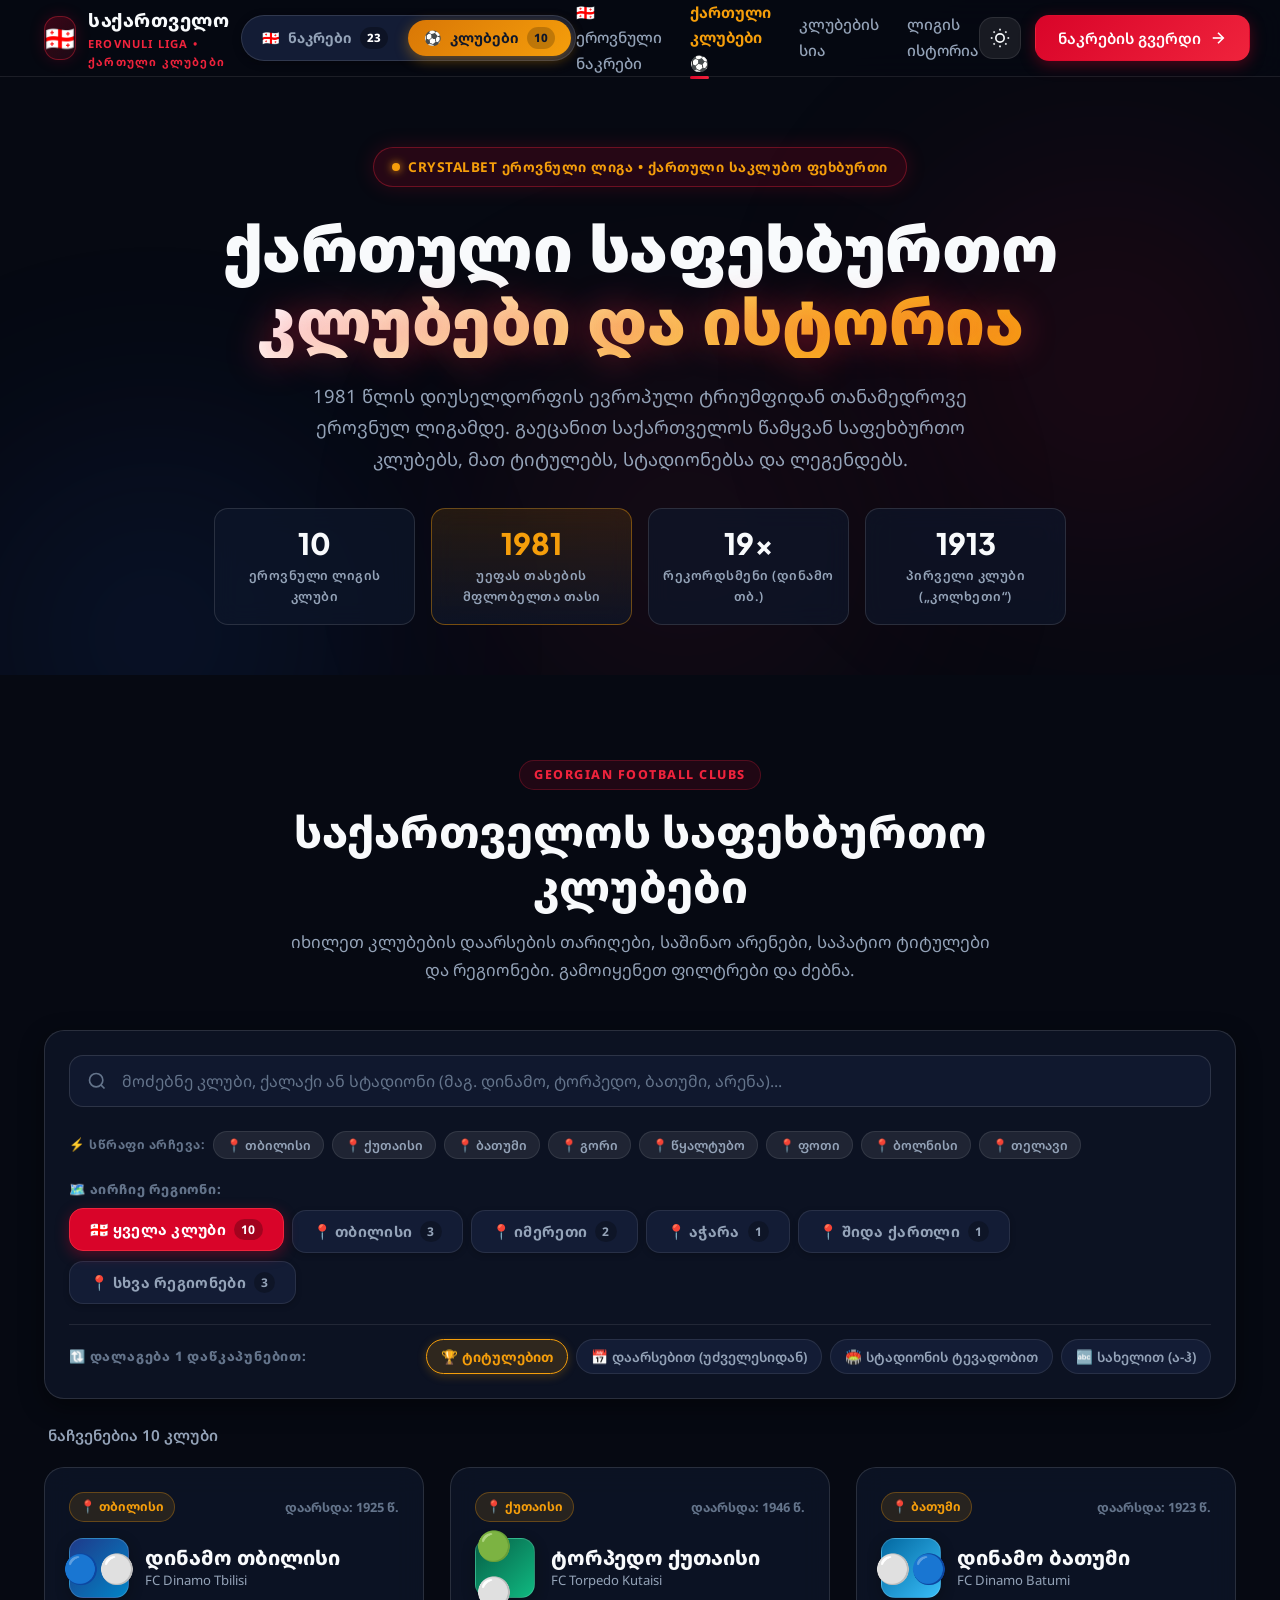
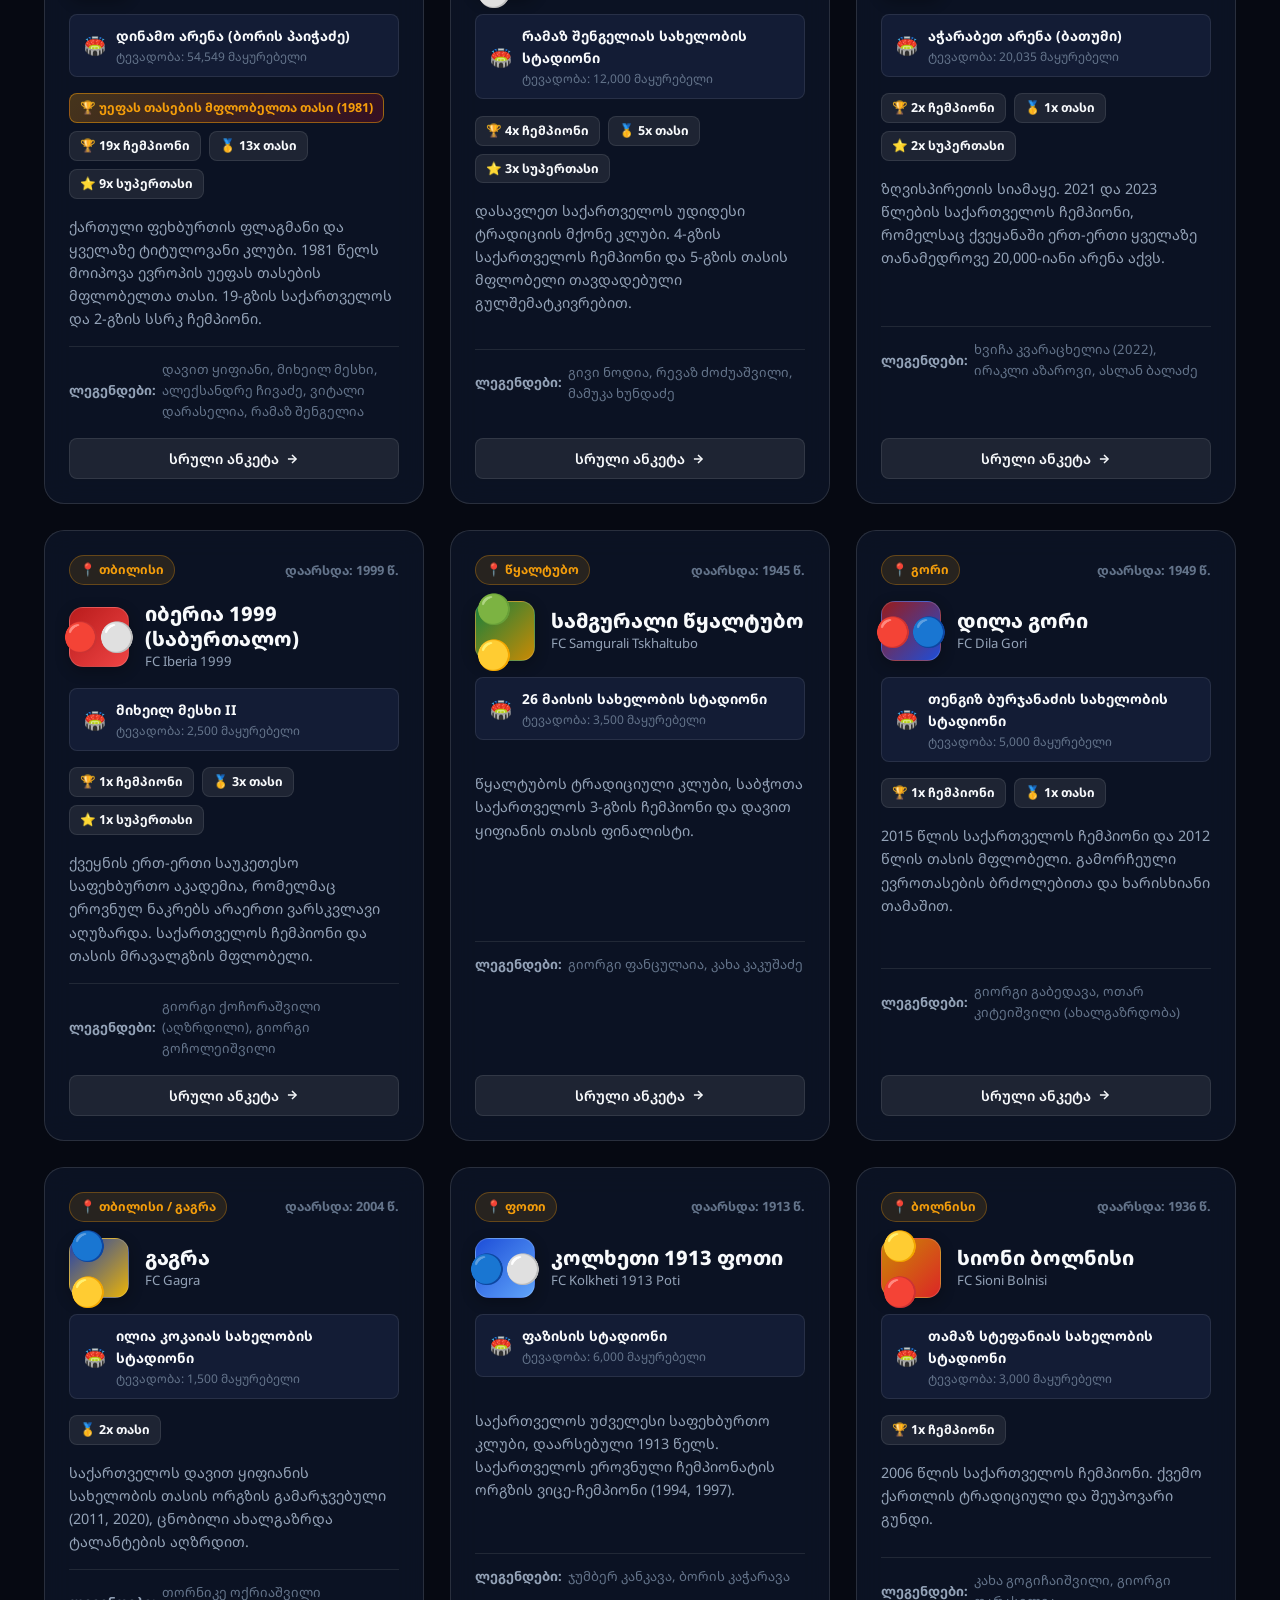
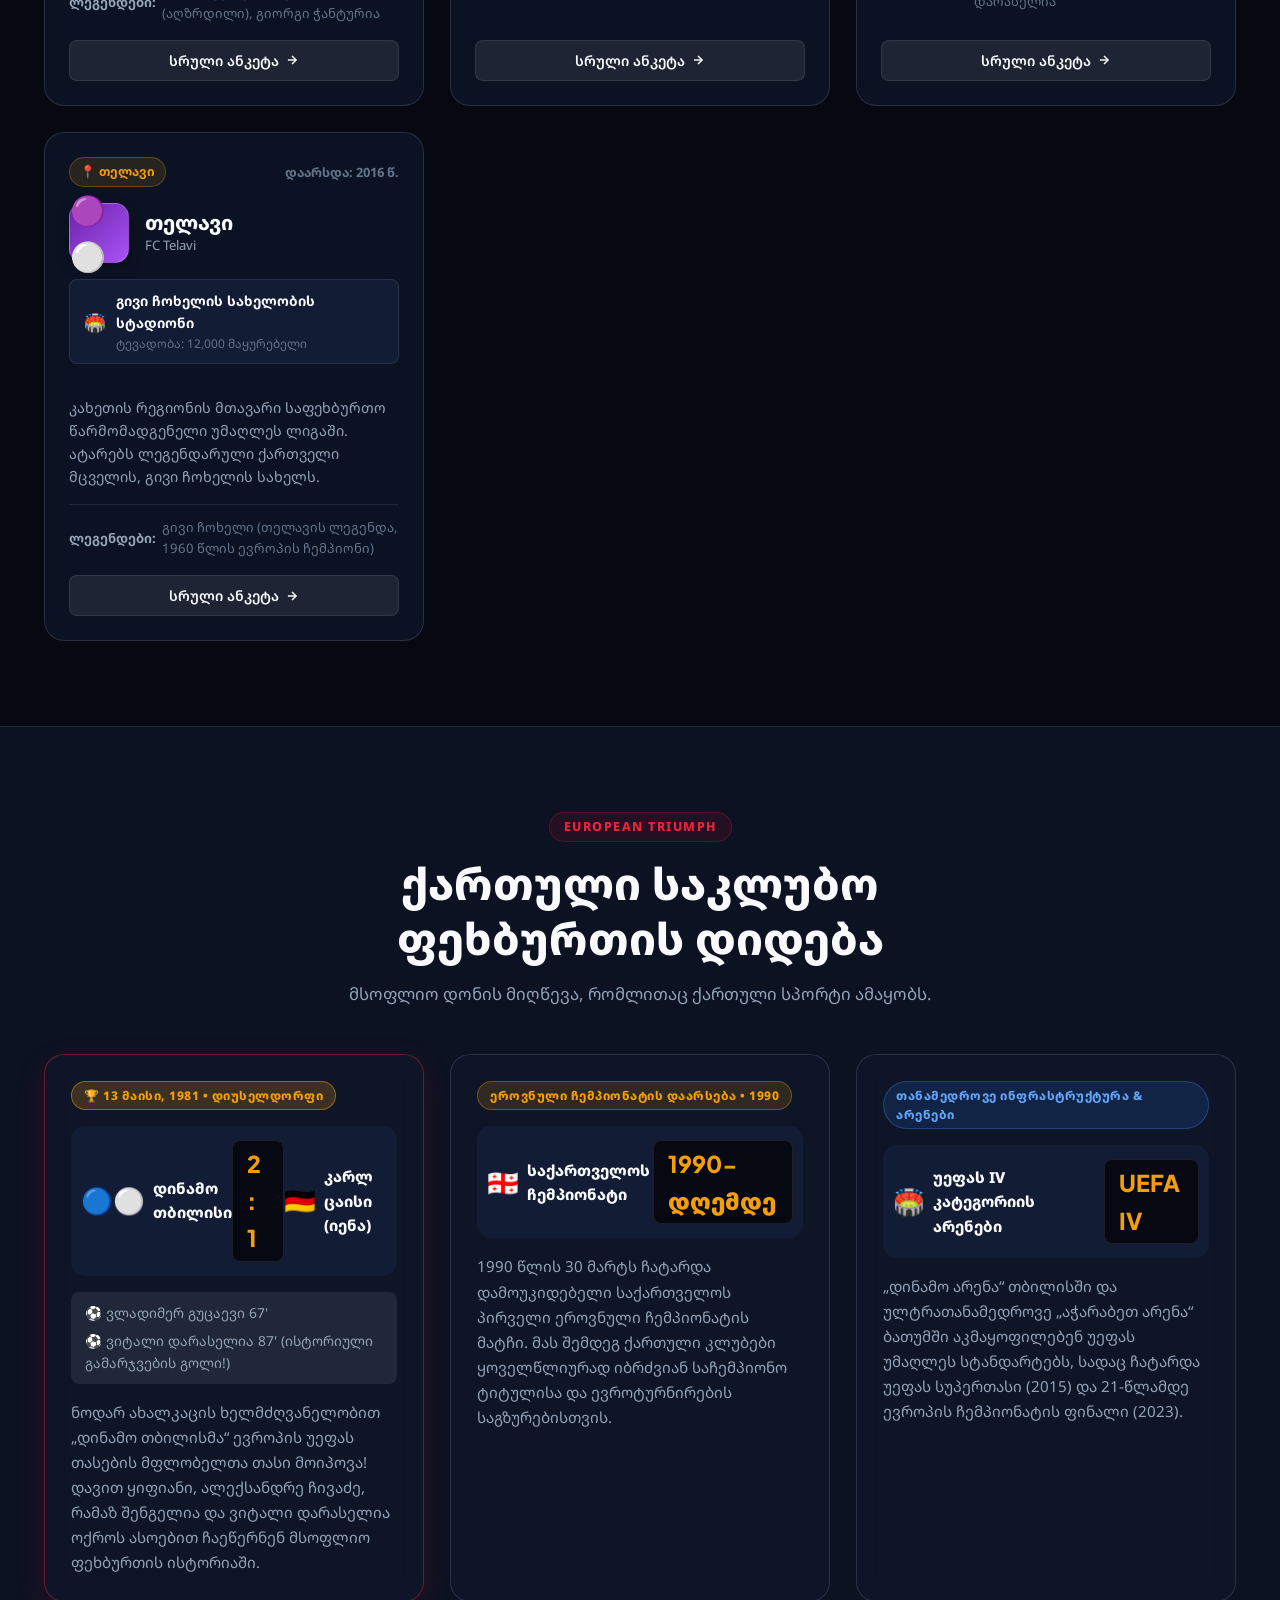
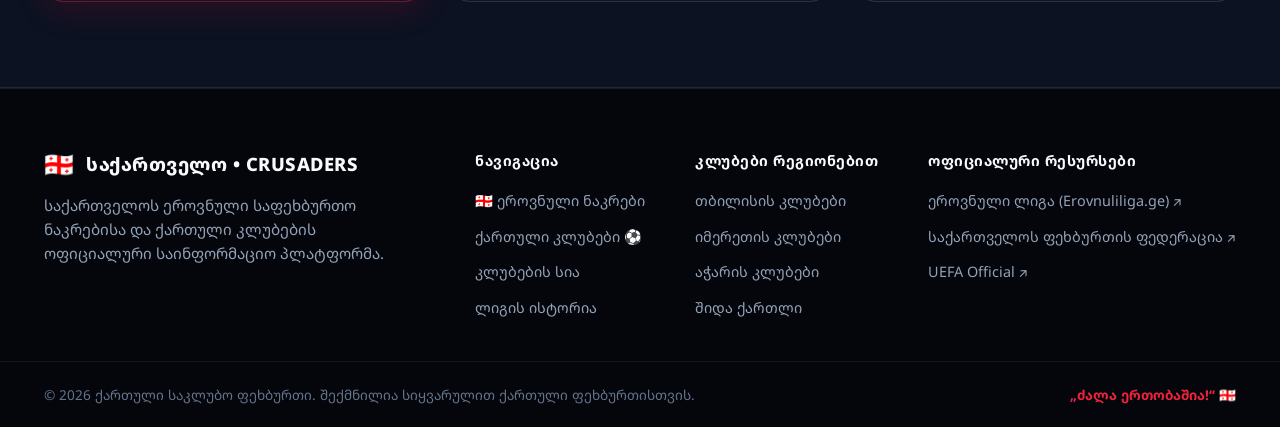
==== commit f6d5675d: "Add files via upload" ====
--- a/clubs.html
+++ b/clubs.html
@@ -1,20 +1,27 @@
 <!DOCTYPE html>
 <html lang="ka" data-theme="dark">
+
 <head>
   <meta charset="UTF-8">
   <meta name="viewport" content="width=device-width, initial-scale=1.0">
   <title>ქართული საფეხბურთო კლუბები — ეროვნული ლიგა და ისტორია</title>
-  <meta name="description" content="საქართველოს საფეხბურთო კლუბები, Crystalbet ეროვნული ლიგა: დინამო თბილისი, ტორპედო ქუთაისი, დინამო ბათუმი, იბერია 1999, დილა გორი. ისტორია, ტიტულები და სტადიონები.">
-  <meta name="keywords" content="ქართული კლუბები, ეროვნული ლიგა, დინამო თბილისი, ტორპედო ქუთაისი, დინამო ბათუმი, დილა გორი, იბერია 1999, ქართული ფეხბურთი">
-  <link rel="icon" href="data:image/svg+xml,<svg xmlns='http://www.w3.org/2000/svg' viewBox='0 0 100 100'><text y='.9em' font-size='90'>⚽</text></svg>">
+  <meta name="description"
+    content="საქართველოს საფეხბურთო კლუბები, Crystalbet ეროვნული ლიგა: დინამო თბილისი, ტორპედო ქუთაისი, დინამო ბათუმი, იბერია 1999, დილა გორი. ისტორია, ტიტულები და სტადიონები.">
+  <meta name="keywords"
+    content="ქართული კლუბები, ეროვნული ლიგა, დინამო თბილისი, ტორპედო ქუთაისი, დინამო ბათუმი, დილა გორი, იბერია 1999, ქართული ფეხბურთი">
+  <link rel="icon"
+    href="data:image/svg+xml,<svg xmlns='http://www.w3.org/2000/svg' viewBox='0 0 100 100'><text y='.9em' font-size='90'>⚽</text></svg>">
 
   <!-- Google Fonts -->
   <link rel="preconnect" href="https://fonts.googleapis.com">
   <link rel="preconnect" href="https://fonts.gstatic.com" crossorigin>
-  <link href="https://fonts.googleapis.com/css2?family=Noto+Sans+Georgian:wght@300;400;500;600;700;800;900&family=Plus+Jakarta+Sans:wght@400;500;600;700;800&display=swap" rel="stylesheet">
+  <link
+    href="https://fonts.googleapis.com/css2?family=Noto+Sans+Georgian:wght@300;400;500;600;700;800;900&family=Plus+Jakarta+Sans:wght@400;500;600;700;800&display=swap"
+    rel="stylesheet">
 
   <link rel="stylesheet" href="style.css">
 </head>
+
 <body>
   <!-- Ambient Atmospheric Glows -->
   <div class="ambient-glow glow-red" aria-hidden="true"></div>
@@ -51,7 +58,8 @@
       <!-- Desktop Links -->
       <ul class="nav-links" id="nav-links">
         <li><a href="index.html" class="nav-link" id="nav-link-national">🇬🇪 ეროვნული ნაკრები</a></li>
-        <li><a href="clubs.html" class="nav-link active clubs-highlight-link" id="nav-link-clubs">ქართული კლუბები ⚽</a></li>
+        <li><a href="clubs.html" class="nav-link active clubs-highlight-link" id="nav-link-clubs">ქართული კლუბები ⚽</a>
+        </li>
         <li><a href="#clubs-list" class="nav-link" id="nav-link-all-clubs">კლუბების სია</a></li>
         <li><a href="#league-history" class="nav-link" id="nav-link-league-history">ლიგის ისტორია</a></li>
       </ul>
@@ -98,7 +106,8 @@
     <div class="mobile-drawer" id="mobile-drawer" aria-hidden="true">
       <ul class="mobile-links">
         <li><a href="index.html" class="mobile-link">🇬🇪 ეროვნული ნაკრები</a></li>
-        <li><a href="clubs.html" class="mobile-link active" style="color: var(--geo-gold); font-weight: 700;">ქართული კლუბები ⚽</a></li>
+        <li><a href="clubs.html" class="mobile-link active" style="color: var(--geo-gold); font-weight: 700;">ქართული
+            კლუბები ⚽</a></li>
         <li><a href="#clubs-list" class="mobile-link">კლუბების სია</a></li>
         <li><a href="#league-history" class="mobile-link">ლიგის ისტორია</a></li>
       </ul>
@@ -114,16 +123,20 @@
       <div class="container hero-container">
         <div class="hero-badge reveal-fade-up">
           <span class="badge-dot" style="background: var(--geo-gold); box-shadow: 0 0 8px var(--geo-gold);"></span>
-          <span class="badge-text" style="color: var(--geo-gold);">CRYSTALBET ეროვნული ლიგა • ქართული საკლუბო ფეხბურთი</span>
+          <span class="badge-text" style="color: var(--geo-gold);">CRYSTALBET ეროვნული ლიგა • ქართული საკლუბო
+            ფეხბურთი</span>
         </div>
 
         <h1 class="hero-title reveal-fade-up" style="animation-delay: 0.1s;">
-          ქართული საფეხბურთო 
-          <span class="title-highlight" style="background: linear-gradient(135deg, #ffffff 10%, #fbbf24 70%, #f59e0b 100%); -webkit-background-clip: text; -webkit-text-fill-color: transparent;">კლუბები და ისტორია</span>
+          ქართული საფეხბურთო
+          <span class="title-highlight"
+            style="background: linear-gradient(135deg, #ffffff 10%, #fbbf24 70%, #f59e0b 100%); -webkit-background-clip: text; -webkit-text-fill-color: transparent;">კლუბები
+            და ისტორია</span>
         </h1>
 
         <p class="hero-description reveal-fade-up" style="animation-delay: 0.2s;">
-          1981 წლის დიუსელდორფის ევროპული ტრიუმფიდან თანამედროვე ეროვნულ ლიგამდე. გაეცანით საქართველოს წამყვან საფეხბურთო კლუბებს, მათ ტიტულებს, სტადიონებსა და ლეგენდებს.
+          1981 წლის დიუსელდორფის ევროპული ტრიუმფიდან თანამედროვე ეროვნულ ლიგამდე. გაეცანით საქართველოს წამყვან
+          საფეხბურთო კლუბებს, მათ ტიტულებს, სტადიონებსა და ლეგენდებს.
         </p>
 
         <!-- Quick League Stat Bar -->
@@ -155,7 +168,8 @@
           <div class="sub-badge">GEORGIAN FOOTBALL CLUBS</div>
           <h2 class="section-title">საქართველოს საფეხბურთო კლუბები</h2>
           <p class="section-subtitle">
-            იხილეთ კლუბების დაარსების თარიღები, საშინაო არენები, საპატიო ტიტულები და რეგიონები. გამოიყენეთ ფილტრები და ძებნა.
+            იხილეთ კლუბების დაარსების თარიღები, საშინაო არენები, საპატიო ტიტულები და რეგიონები. გამოიყენეთ ფილტრები და
+            ძებნა.
           </p>
         </div>
 
@@ -167,8 +181,11 @@
               <circle cx="11" cy="11" r="8"></circle>
               <line x1="21" y1="21" x2="16.65" y2="16.65"></line>
             </svg>
-            <input type="text" id="club-search" class="search-input" placeholder="მოძებნე კლუბი, ქალაქი ან სტადიონი (მაგ. დინამო, ტორპედო, ბათუმი, არენა)..." autocomplete="off">
-            <button class="clear-search-btn" id="clear-club-search" aria-label="ძებნის გასუფთავება" style="display: none;">✕</button>
+            <input type="text" id="club-search" class="search-input"
+              placeholder="მოძებნე კლუბი, ქალაქი ან სტადიონი (მაგ. დინამო, ტორპედო, ბათუმი, არენა)..."
+              autocomplete="off">
+            <button class="clear-search-btn" id="clear-club-search" aria-label="ძებნის გასუფთავება"
+              style="display: none;">✕</button>
           </div>
 
           <!-- Quick City Search Chips -->
@@ -210,7 +227,8 @@
                 <span>📍 შიდა ქართლი</span>
                 <span class="count-pill">1</span>
               </button>
-              <button class="filter-tab" data-region="კახეთი / სამეგრელო / ქვემო ქართლი" data-alias="REGIONS" role="tab" aria-selected="false">
+              <button class="filter-tab" data-region="კახეთი / სამეგრელო / ქვემო ქართლი" data-alias="REGIONS" role="tab"
+                aria-selected="false">
                 <span>📍 სხვა რეგიონები</span>
                 <span class="count-pill">3</span>
               </button>
@@ -273,7 +291,8 @@
 
         <div class="history-grid">
           <div class="history-card feature-glow">
-            <div class="history-tag euro-tag" style="background: rgba(245, 158, 11, 0.2); color: var(--geo-gold); border-color: rgba(245, 158, 11, 0.5);">
+            <div class="history-tag euro-tag"
+              style="background: rgba(245, 158, 11, 0.2); color: var(--geo-gold); border-color: rgba(245, 158, 11, 0.5);">
               🏆 13 მაისი, 1981 • დიუსელდორფი
             </div>
             <div class="match-score-box">
@@ -292,7 +311,9 @@
               <div class="scorer">⚽ ვიტალი დარასელია 87' (ისტორიული გამარჯვების გოლი!)</div>
             </div>
             <p class="history-desc">
-              ნოდარ ახალკაცის ხელმძღვანელობით „დინამო თბილისმა“ ევროპის უეფას თასების მფლობელთა თასი მოიპოვა! დავით ყიფიანი, ალექსანდრე ჩივაძე, რამაზ შენგელია და ვიტალი დარასელია ოქროს ასოებით ჩაეწერნენ მსოფლიო ფეხბურთის ისტორიაში.
+              ნოდარ ახალკაცის ხელმძღვანელობით „დინამო თბილისმა“ ევროპის უეფას თასების მფლობელთა თასი მოიპოვა! დავით
+              ყიფიანი, ალექსანდრე ჩივაძე, რამაზ შენგელია და ვიტალი დარასელია ოქროს ასოებით ჩაეწერნენ მსოფლიო ფეხბურთის
+              ისტორიაში.
             </p>
           </div>
 
@@ -306,7 +327,8 @@
               <div class="score-pill">1990-დღემდე</div>
             </div>
             <p class="history-desc">
-              1990 წლის 30 მარტს ჩატარდა დამოუკიდებელი საქართველოს პირველი ეროვნული ჩემპიონატის მატჩი. მას შემდეგ ქართული კლუბები ყოველწლიურად იბრძვიან საჩემპიონო ტიტულისა და ევროტურნირების საგზურებისთვის.
+              1990 წლის 30 მარტს ჩატარდა დამოუკიდებელი საქართველოს პირველი ეროვნული ჩემპიონატის მატჩი. მას შემდეგ
+              ქართული კლუბები ყოველწლიურად იბრძვიან საჩემპიონო ტიტულისა და ევროტურნირების საგზურებისთვის.
             </p>
           </div>
 
@@ -320,7 +342,8 @@
               <div class="score-pill">UEFA IV</div>
             </div>
             <p class="history-desc">
-              „დინამო არენა“ თბილისში და ულტრათანამედროვე „აჭარაბეთ არენა“ ბათუმში აკმაყოფილებენ უეფას უმაღლეს სტანდარტებს, სადაც ჩატარდა უეფას სუპერთასი (2015) და 21-წლამდე ევროპის ჩემპიონატის ფინალი (2023).
+              „დინამო არენა“ თბილისში და ულტრათანამედროვე „აჭარაბეთ არენა“ ბათუმში აკმაყოფილებენ უეფას უმაღლეს
+              სტანდარტებს, სადაც ჩატარდა უეფას სუპერთასი (2015) და 21-წლამდე ევროპის ჩემპიონატის ფინალი (2023).
             </p>
           </div>
         </div>
@@ -375,8 +398,10 @@
         <div class="footer-col">
           <div class="col-title">ოფიციალური რესურსები</div>
           <ul class="col-links">
-            <li><a href="https://erovnuliliga.ge" target="_blank" rel="noopener noreferrer">ეროვნული ლიგა (Erovnuliliga.ge) ↗</a></li>
-            <li><a href="https://gff.ge" target="_blank" rel="noopener noreferrer">საქართველოს ფეხბურთის ფედერაცია ↗</a></li>
+            <li><a href="https://erovnuliliga.ge" target="_blank" rel="noopener noreferrer">ეროვნული ლიგა
+                (Erovnuliliga.ge) ↗</a></li>
+            <li><a href="https://gff.ge" target="_blank" rel="noopener noreferrer">საქართველოს ფეხბურთის ფედერაცია ↗</a>
+            </li>
             <li><a href="https://uefa.com" target="_blank" rel="noopener noreferrer">UEFA Official ↗</a></li>
           </ul>
         </div>
@@ -638,9 +663,9 @@
         // Search query
         if (!q) return true;
         return c.nameKa.toLowerCase().includes(q) ||
-               c.nameEn.toLowerCase().includes(q) ||
-               c.city.toLowerCase().includes(q) ||
-               c.stadium.toLowerCase().includes(q);
+          c.nameEn.toLowerCase().includes(q) ||
+          c.city.toLowerCase().includes(q) ||
+          c.stadium.toLowerCase().includes(q);
       });
 
       // Sort
@@ -894,7 +919,7 @@
     clubResetBtn.addEventListener("click", resetAllClubFilters);
     emptyClubResetBtn.addEventListener("click", resetAllClubFilters);
 
-    window.filterClubsByRegion = function(reg) {
+    window.filterClubsByRegion = function (reg) {
       const tab = Array.from(regionTabs).find(t => t.getAttribute("data-region") === reg);
       if (tab) {
         tab.click();
@@ -938,4 +963,5 @@
     });
   </script>
 </body>
-</html>
+
+</html>
